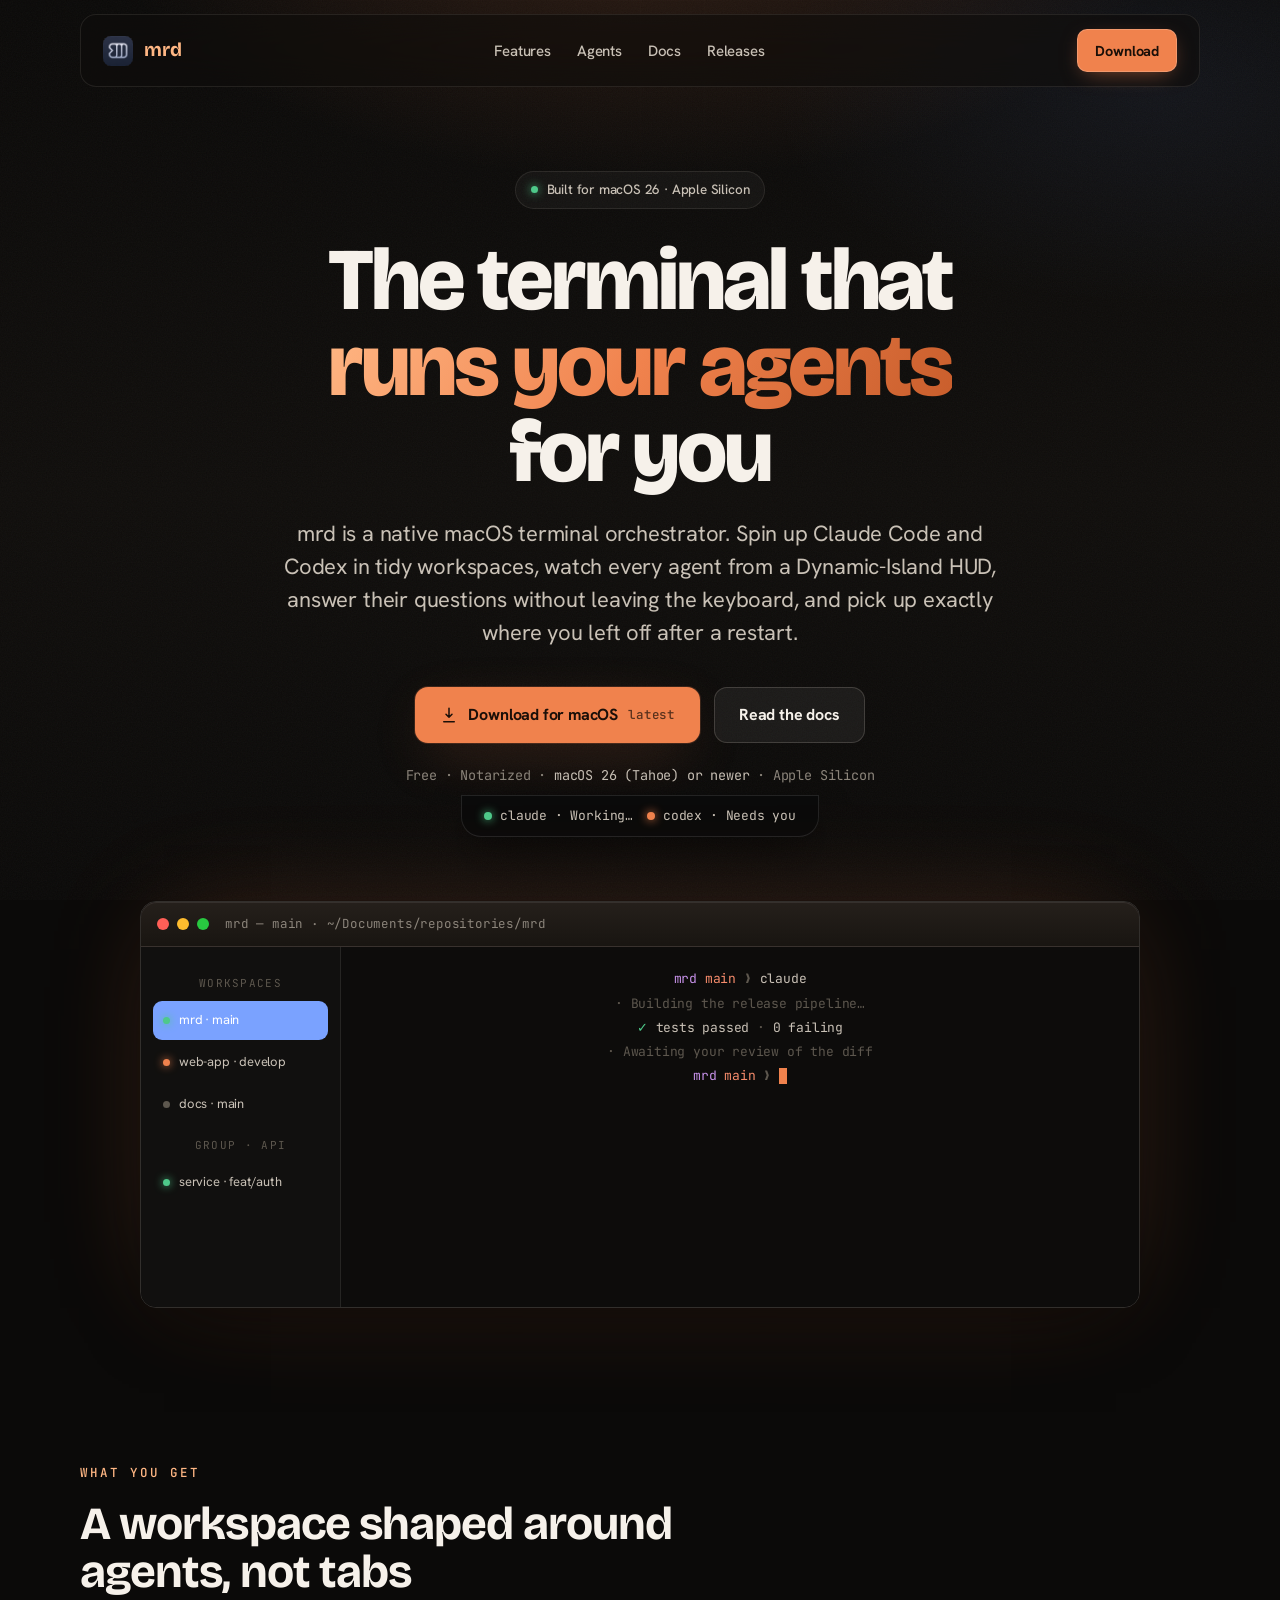
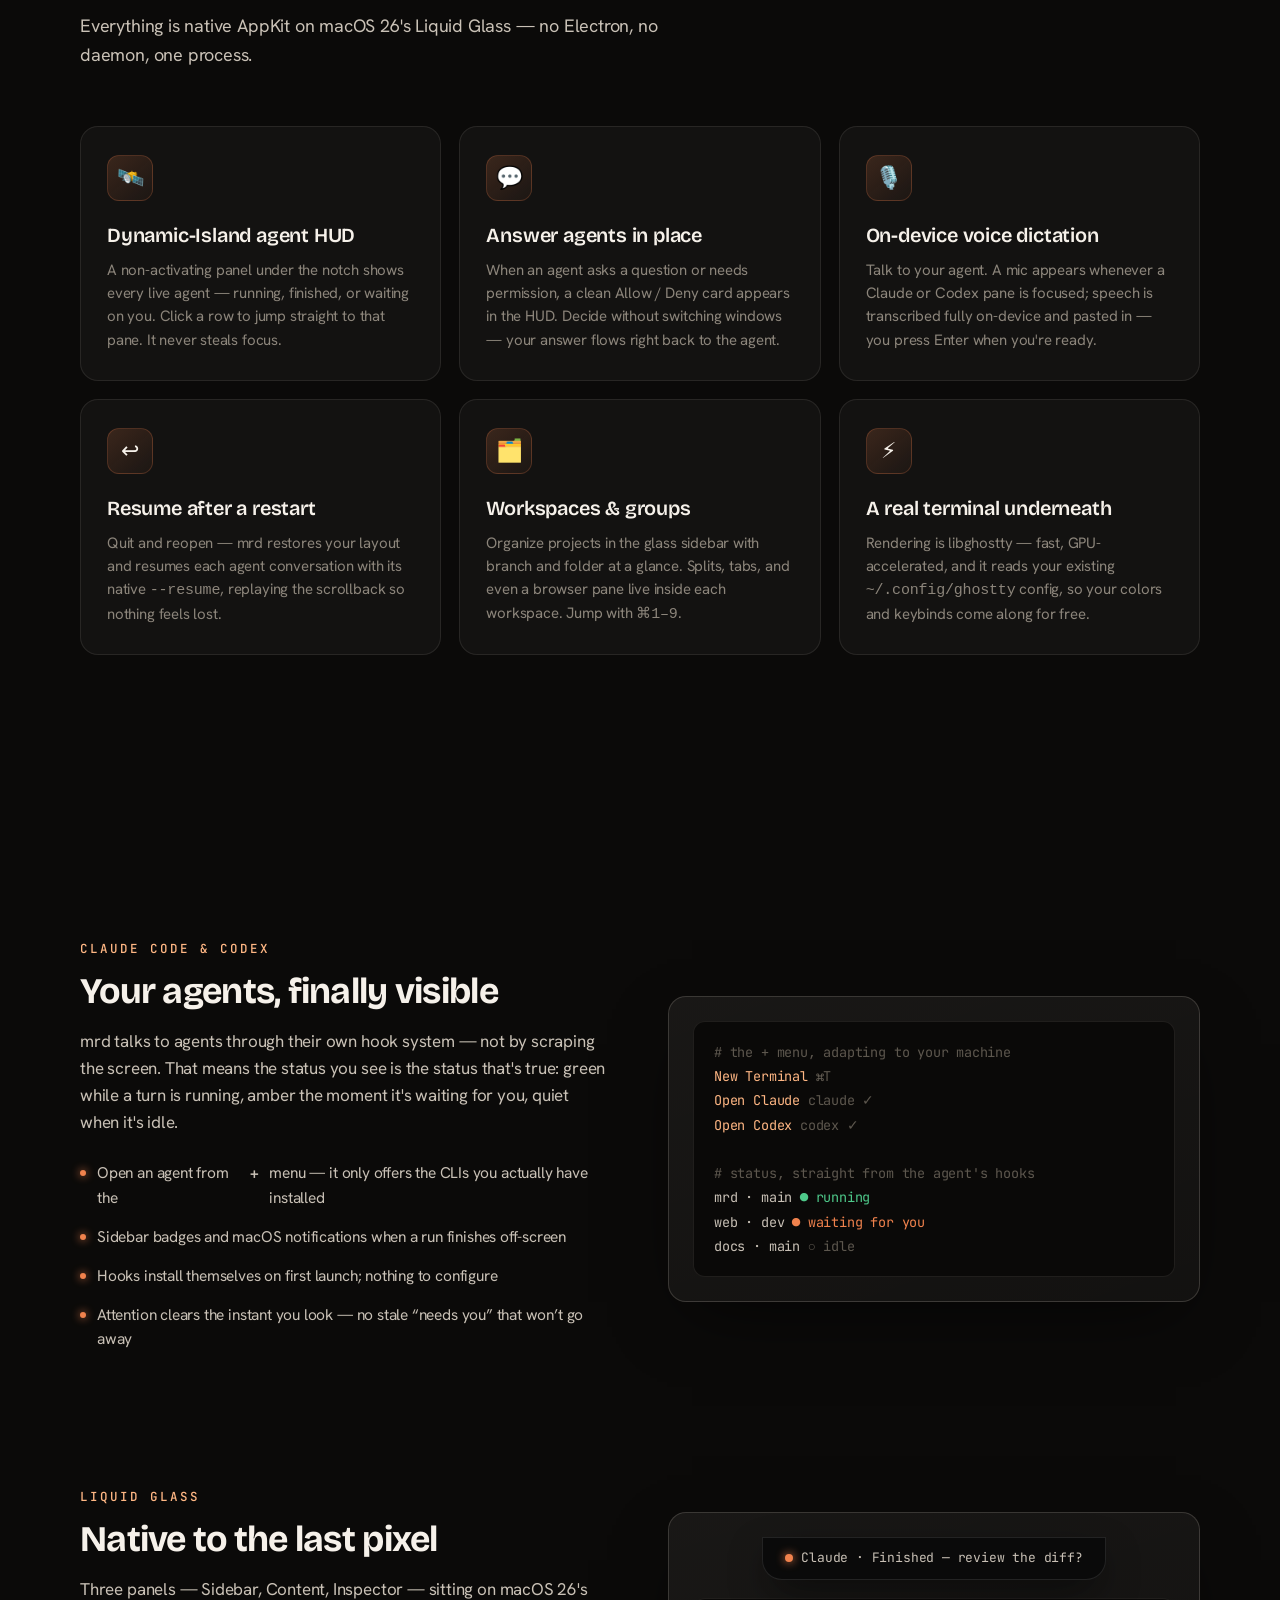
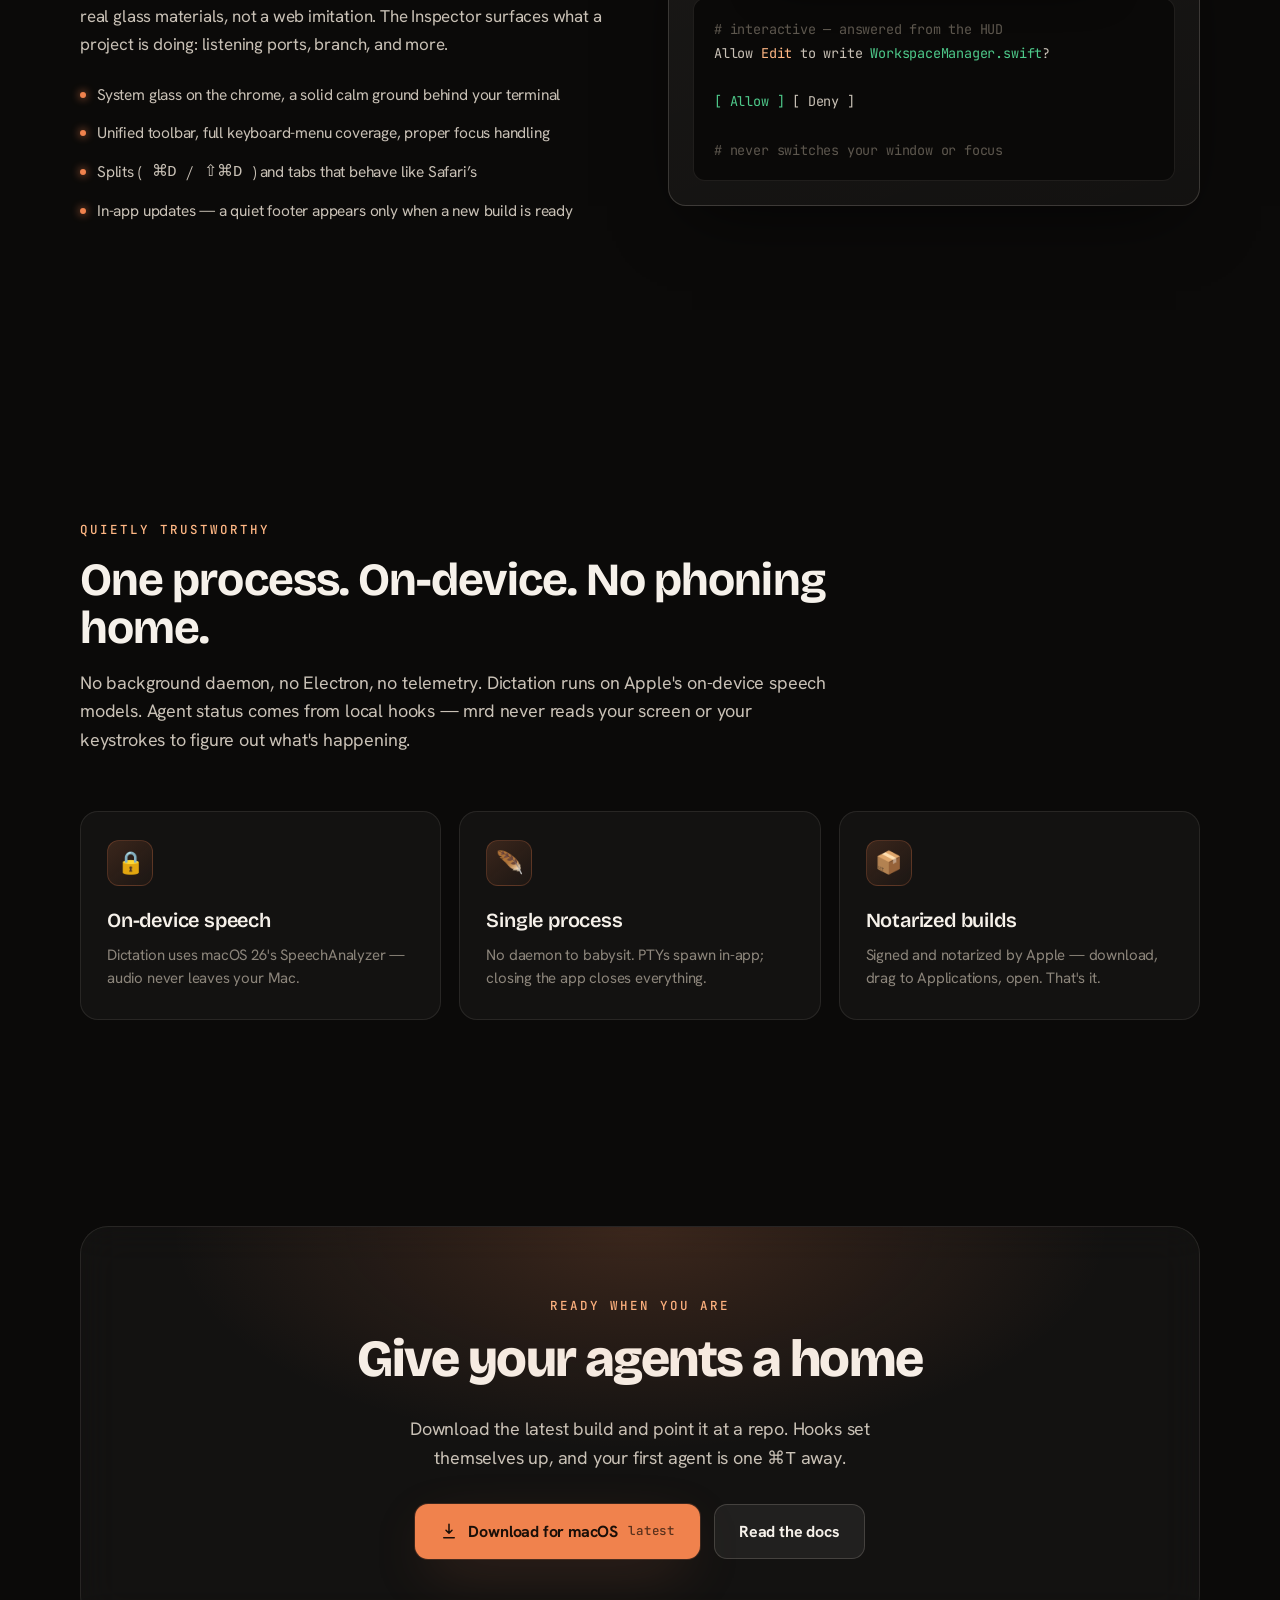
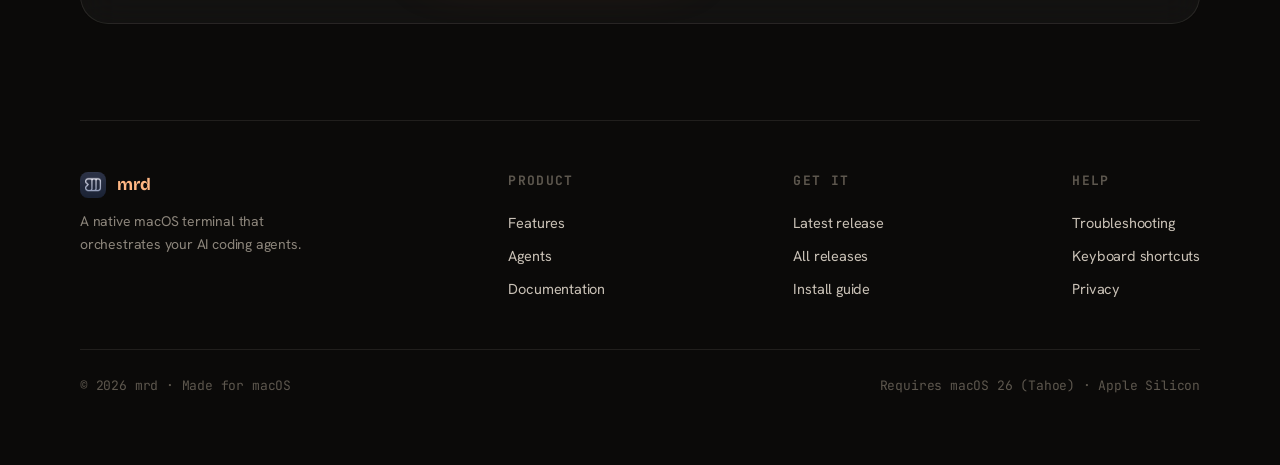
==== index.html @ 50b9b8df "Add mrd marketing site + full documentation Landing page (hero, features, agents, privacy) and a com" ====
<!DOCTYPE html>
<html lang="en">
<head>
<meta charset="UTF-8" />
<meta name="viewport" content="width=device-width, initial-scale=1.0" />
<title>mrd — a native macOS terminal that orchestrates your AI agents</title>
<meta name="description" content="mrd is a native macOS terminal built for AI coding agents. Three-panel workspace, a Dynamic-Island agent HUD, voice dictation, and session resume for Claude Code and Codex — all on Liquid Glass." />
<meta property="og:title" content="mrd — native macOS terminal for AI agents" />
<meta property="og:description" content="Three-panel workspace, Dynamic-Island agent HUD, voice dictation, and session resume for Claude Code and Codex." />
<meta property="og:type" content="website" />
<meta property="og:image" content="assets/icon-512.png" />
<link rel="icon" href="assets/favicon.png" />
<link rel="apple-touch-icon" href="assets/icon-256.png" />
<link rel="stylesheet" href="style.css" />
</head>
<body>
<div class="bg-atmos"></div>
<div class="bg-grid"></div>
<div class="bg-grain"></div>

<!-- NAV -->
<nav class="nav" id="nav">
  <a class="brand" href="/"><img src="assets/icon.png" alt="mrd" /><b>mrd</b></a>
  <div class="nav-links">
    <a href="#features">Features</a>
    <a href="#agents">Agents</a>
    <a href="docs.html">Docs</a>
    <a href="https://github.com/tlgync/mrd-releases/releases" target="_blank" rel="noopener">Releases</a>
  </div>
  <a class="nav-cta" id="navDownload" href="https://github.com/tlgync/mrd-releases/releases/latest">Download</a>
</nav>

<header class="hero wrap">
  <span class="badge reveal"><span class="dot"></span> Built for macOS 26 · Apple Silicon</span>
  <h1 class="reveal">The terminal that <span class="hl">runs your agents</span> for you</h1>
  <p class="lede reveal">mrd is a native macOS terminal orchestrator. Spin up Claude Code and Codex in tidy
  workspaces, watch every agent from a Dynamic-Island HUD, answer their questions without leaving
  the keyboard, and pick up exactly where you left off after a restart.</p>

  <div class="hero-cta reveal">
    <a class="btn btn-primary" id="heroDownload" href="https://github.com/tlgync/mrd-releases/releases/latest">
      <svg width="18" height="18" viewBox="0 0 24 24" fill="none"><path d="M12 3v12m0 0l-4-4m4 4l4-4M5 21h14" stroke="currentColor" stroke-width="2" stroke-linecap="round" stroke-linejoin="round"/></svg>
      Download for macOS
      <span class="sub" id="verLabel">latest</span>
    </a>
    <a class="btn btn-ghost" href="docs.html">Read the docs</a>
  </div>
  <p class="hero-meta reveal">Free · Notarized · <span id="metaSystem">macOS 26 (Tahoe) or newer</span> · Apple Silicon</p>

  <!-- Notch HUD demo -->
  <div class="notch-demo reveal" aria-hidden="true">
    <div class="notch">
      <span class="pill"><span class="s run"></span> claude · Working…</span>
      <span class="pill"><span class="s wait"></span> codex · Needs you</span>
    </div>
  </div>

  <!-- App window mock -->
  <div class="shot reveal" aria-hidden="true">
    <div class="shot-bar">
      <span class="traffic"><i class="r"></i><i class="y"></i><i class="g"></i></span>
      <span class="shot-title">mrd — main · ~/Documents/repositories/mrd</span>
    </div>
    <div class="shot-body">
      <aside class="mock-side">
        <div class="mock-group">Workspaces</div>
        <div class="mock-row active"><span class="s run"></span> mrd · main</div>
        <div class="mock-row"><span class="s wait"></span> web-app · develop</div>
        <div class="mock-row"><span class="s" style="background:var(--ink-faint)"></span> docs · main</div>
        <div class="mock-group">Group · API</div>
        <div class="mock-row"><span class="s run"></span> service · feat/auth</div>
      </aside>
      <div class="mock-term">
        <div><span class="p">mrd</span> <span class="b">main</span> <span class="muted">❯</span> claude</div>
        <div class="muted">· Building the release pipeline…</div>
        <div><span class="c">✓</span> tests passed <span class="muted">·</span> 0 failing</div>
        <div class="muted">· Awaiting your review of the diff</div>
        <div><span class="p">mrd</span> <span class="b">main</span> <span class="muted">❯</span> <span class="cursor"></span></div>
      </div>
    </div>
  </div>
</header>

<!-- FEATURES -->
<section class="section wrap" id="features">
  <div class="section-head reveal">
    <span class="eyebrow">What you get</span>
    <h2>A workspace shaped around agents, not tabs</h2>
    <p>Everything is native AppKit on macOS 26's Liquid Glass — no Electron, no daemon, one process.</p>
  </div>

  <div class="feat-grid" data-stagger>
    <div class="feat">
      <div class="ic">🛰️</div>
      <h3>Dynamic-Island agent HUD</h3>
      <p>A non-activating panel under the notch shows every live agent — running, finished, or waiting on you. Click a row to jump straight to that pane. It never steals focus.</p>
    </div>
    <div class="feat">
      <div class="ic">💬</div>
      <h3>Answer agents in place</h3>
      <p>When an agent asks a question or needs permission, a clean Allow / Deny card appears in the HUD. Decide without switching windows — your answer flows right back to the agent.</p>
    </div>
    <div class="feat">
      <div class="ic">🎙️</div>
      <h3>On-device voice dictation</h3>
      <p>Talk to your agent. A mic appears whenever a Claude or Codex pane is focused; speech is transcribed fully on-device and pasted in — you press Enter when you're ready.</p>
    </div>
    <div class="feat">
      <div class="ic">↩️</div>
      <h3>Resume after a restart</h3>
      <p>Quit and reopen — mrd restores your layout and resumes each agent conversation with its native <code>--resume</code>, replaying the scrollback so nothing feels lost.</p>
    </div>
    <div class="feat">
      <div class="ic">🗂️</div>
      <h3>Workspaces &amp; groups</h3>
      <p>Organize projects in the glass sidebar with branch and folder at a glance. Splits, tabs, and even a browser pane live inside each workspace. Jump with <kbd>⌘1–9</kbd>.</p>
    </div>
    <div class="feat">
      <div class="ic">⚡</div>
      <h3>A real terminal underneath</h3>
      <p>Rendering is libghostty — fast, GPU-accelerated, and it reads your existing <code>~/.config/ghostty</code> config, so your colors and keybinds come along for free.</p>
    </div>
  </div>
</section>

<!-- AGENTS HIGHLIGHT -->
<section class="section wrap" id="agents">
  <div class="highlight">
    <div class="hl-text reveal">
      <span class="eyebrow">Claude Code &amp; Codex</span>
      <h3>Your agents, finally visible</h3>
      <p>mrd talks to agents through their own hook system — not by scraping the screen. That means the status you see is the status that's true: green while a turn is running, amber the moment it's waiting for you, quiet when it's idle.</p>
      <ul>
        <li>Open an agent from the <strong>+</strong> menu — it only offers the CLIs you actually have installed</li>
        <li>Sidebar badges and macOS notifications when a run finishes off-screen</li>
        <li>Hooks install themselves on first launch; nothing to configure</li>
        <li>Attention clears the instant you look — no stale “needs you” that won’t go away</li>
      </ul>
    </div>
    <div class="hl-media reveal">
      <div class="hl-card">
        <div class="codeblock">
<span class="c1"># the + menu, adapting to your machine</span><br/>
<span class="ac">New Terminal</span>      <span class="c1">⌘T</span><br/>
<span class="ac">Open Claude</span>       <span class="c1">claude ✓</span><br/>
<span class="ac">Open Codex</span>        <span class="c1">codex ✓</span><br/>
<br/>
<span class="c1"># status, straight from the agent's hooks</span><br/>
mrd · main   <span class="ok">● running</span><br/>
web · dev    <span style="color:var(--accent)">● waiting for you</span><br/>
docs · main  <span class="c1">○ idle</span>
        </div>
      </div>
    </div>
  </div>

  <div class="highlight flip">
    <div class="hl-text reveal">
      <span class="eyebrow">Liquid Glass</span>
      <h3>Native to the last pixel</h3>
      <p>Three panels — Sidebar, Content, Inspector — sitting on macOS 26's real glass materials, not a web imitation. The Inspector surfaces what a project is doing: listening ports, branch, and more.</p>
      <ul>
        <li>System glass on the chrome, a solid calm ground behind your terminal</li>
        <li>Unified toolbar, full keyboard-menu coverage, proper focus handling</li>
        <li>Splits (<kbd>⌘D</kbd> / <kbd>⇧⌘D</kbd>) and tabs that behave like Safari’s</li>
        <li>In-app updates — a quiet footer appears only when a new build is ready</li>
      </ul>
    </div>
    <div class="hl-media reveal">
      <div class="hl-card" aria-hidden="true">
        <div class="notch-demo" style="margin:0 0 18px">
          <div class="notch">
            <span class="pill"><span class="s wait"></span> Claude · Finished — review the diff?</span>
          </div>
        </div>
        <div class="codeblock">
<span class="c1"># interactive — answered from the HUD</span><br/>
Allow <span class="ac">Edit</span> to write <span class="ok">WorkspaceManager.swift</span>?<br/>
<br/>
  <span class="ok">[ Allow ]</span>   [ Deny ]<br/>
<br/>
<span class="c1"># never switches your window or focus</span>
        </div>
      </div>
    </div>
  </div>
</section>

<!-- PRIVACY STRIP -->
<section class="section wrap">
  <div class="section-head reveal" style="max-width:760px">
    <span class="eyebrow">Quietly trustworthy</span>
    <h2>One process. On-device. No phoning home.</h2>
    <p>No background daemon, no Electron, no telemetry. Dictation runs on Apple's on-device
    speech models. Agent status comes from local hooks — mrd never reads your screen or your
    keystrokes to figure out what's happening.</p>
  </div>
  <div class="feat-grid" data-stagger>
    <div class="feat"><div class="ic">🔒</div><h3>On-device speech</h3><p>Dictation uses macOS 26's SpeechAnalyzer — audio never leaves your Mac.</p></div>
    <div class="feat"><div class="ic">🪶</div><h3>Single process</h3><p>No daemon to babysit. PTYs spawn in-app; closing the app closes everything.</p></div>
    <div class="feat"><div class="ic">📦</div><h3>Notarized builds</h3><p>Signed and notarized by Apple — download, drag to Applications, open. That's it.</p></div>
  </div>
</section>

<!-- CTA -->
<section class="cta-band wrap">
  <div class="glass reveal">
    <span class="eyebrow">Ready when you are</span>
    <h2>Give your agents a home</h2>
    <p>Download the latest build and point it at a repo. Hooks set themselves up, and your
    first agent is one <kbd>⌘T</kbd> away.</p>
    <div class="hero-cta">
      <a class="btn btn-primary" id="ctaDownload" href="https://github.com/tlgync/mrd-releases/releases/latest">
        <svg width="18" height="18" viewBox="0 0 24 24" fill="none"><path d="M12 3v12m0 0l-4-4m4 4l4-4M5 21h14" stroke="currentColor" stroke-width="2" stroke-linecap="round" stroke-linejoin="round"/></svg>
        Download for macOS <span class="sub" id="verLabel2">latest</span>
      </a>
      <a class="btn btn-ghost" href="docs.html">Read the docs</a>
    </div>
  </div>
</section>

<!-- FOOTER -->
<footer class="footer wrap">
  <div class="footer-grid">
    <div>
      <a class="brand" href="/"><img src="assets/icon.png" alt="mrd" style="width:26px;height:26px" /><b>mrd</b></a>
      <p class="footer-tag">A native macOS terminal that orchestrates your AI coding agents.</p>
    </div>
    <div class="footer-col">
      <h4>Product</h4>
      <a href="#features">Features</a>
      <a href="#agents">Agents</a>
      <a href="docs.html">Documentation</a>
    </div>
    <div class="footer-col">
      <h4>Get it</h4>
      <a href="https://github.com/tlgync/mrd-releases/releases/latest" target="_blank" rel="noopener">Latest release</a>
      <a href="https://github.com/tlgync/mrd-releases/releases" target="_blank" rel="noopener">All releases</a>
      <a href="docs.html#install">Install guide</a>
    </div>
    <div class="footer-col">
      <h4>Help</h4>
      <a href="docs.html#troubleshooting">Troubleshooting</a>
      <a href="docs.html#shortcuts">Keyboard shortcuts</a>
      <a href="docs.html#privacy">Privacy</a>
    </div>
  </div>
  <div class="footer-base">
    <span>© 2026 mrd · Made for macOS</span>
    <span>Requires macOS 26 (Tahoe) · Apple Silicon</span>
  </div>
</footer>

<script src="app.js"></script>
</body>
</html>
---- style.css ----
/* ============================================================================
   mrd — site styles
   Aesthetic: deep warm-charcoal, Liquid-Glass panels, terracotta/amber accent.
   Echoes the app: dark terminal ground, translucent glass chrome, Claude-warm.
   ========================================================================== */

@import url('https://fonts.googleapis.com/css2?family=Bricolage+Grotesque:opsz,wght@12..96,400;12..96,500;12..96,600;12..96,700;12..96,800&family=Hanken+Grotesk:wght@400;500;600;700&family=JetBrains+Mono:wght@400;500;600&display=swap');

:root {
  --bg:           #0b0a09;
  --bg-2:         #100e0c;
  --surface:      rgba(255, 247, 240, 0.035);
  --surface-2:    rgba(255, 247, 240, 0.06);
  --border:       rgba(255, 240, 230, 0.09);
  --border-2:     rgba(255, 240, 230, 0.16);
  --ink:          #f6f1ea;
  --ink-soft:     #c9c1b6;
  --ink-mute:     #8c857b;
  --ink-faint:    #5d574e;

  --accent:       #f0824d;   /* claude-warm terracotta */
  --accent-2:     #ffb784;
  --accent-deep:  #c85d2b;
  --cool:         #7aa2ff;   /* the blue selection dot */
  --green:        #4ec98a;

  --radius:       18px;
  --radius-sm:    12px;
  --maxw:         1120px;

  --shadow:       0 24px 70px -24px rgba(0,0,0,0.7);
  --glow:         0 0 0 1px rgba(240,130,77,0.18), 0 18px 60px -18px rgba(240,130,77,0.35);

  --font-display: 'Bricolage Grotesque', ui-sans-serif, sans-serif;
  --font-body:    'Hanken Grotesk', ui-sans-serif, system-ui, sans-serif;
  --font-mono:    'JetBrains Mono', ui-monospace, 'SF Mono', monospace;
}

* { box-sizing: border-box; margin: 0; padding: 0; }

html { scroll-behavior: smooth; scroll-padding-top: 90px; -webkit-text-size-adjust: 100%; }

body {
  font-family: var(--font-body);
  background: var(--bg);
  color: var(--ink);
  line-height: 1.6;
  font-size: 17px;
  letter-spacing: -0.011em;
  -webkit-font-smoothing: antialiased;
  text-rendering: optimizeLegibility;
  overflow-x: hidden;
}

/* Atmospheric background: warm glow + faint grid + grain ------------------- */
.bg-atmos {
  position: fixed; inset: 0; z-index: -2; pointer-events: none;
  background:
    radial-gradient(70% 50% at 50% -10%, rgba(240,130,77,0.16), transparent 60%),
    radial-gradient(50% 40% at 90% 10%, rgba(122,162,255,0.07), transparent 60%),
    linear-gradient(180deg, var(--bg) 0%, var(--bg-2) 55%, var(--bg) 100%);
}
.bg-grid {
  position: fixed; inset: 0; z-index: -2; pointer-events: none; opacity: 0.5;
  background-image:
    linear-gradient(to right, rgba(255,240,230,0.025) 1px, transparent 1px),
    linear-gradient(to bottom, rgba(255,240,230,0.025) 1px, transparent 1px);
  background-size: 64px 64px;
  -webkit-mask-image: radial-gradient(80% 60% at 50% 0%, #000 0%, transparent 75%);
          mask-image: radial-gradient(80% 60% at 50% 0%, #000 0%, transparent 75%);
}
.bg-grain {
  position: fixed; inset: 0; z-index: -1; pointer-events: none; opacity: 0.04;
  background-image: url("data:image/svg+xml,%3Csvg xmlns='http://www.w3.org/2000/svg' width='160' height='160'%3E%3Cfilter id='n'%3E%3CfeTurbulence type='fractalNoise' baseFrequency='0.8' numOctaves='3'/%3E%3C/filter%3E%3Crect width='100%25' height='100%25' filter='url(%23n)'/%3E%3C/svg%3E");
}

/* Layout helpers ----------------------------------------------------------- */
.wrap { max-width: var(--maxw); margin: 0 auto; padding: 0 28px; }
.eyebrow {
  font-family: var(--font-mono);
  font-size: 12.5px; font-weight: 500;
  letter-spacing: 0.16em; text-transform: uppercase;
  color: var(--accent-2);
}
.section { padding: 110px 0; position: relative; }
.section-head { max-width: 640px; margin-bottom: 56px; }
.section-head h2 {
  font-family: var(--font-display);
  font-size: clamp(30px, 4.4vw, 46px);
  font-weight: 700; line-height: 1.05; letter-spacing: -0.02em;
  margin: 14px 0 16px;
}
.section-head p { color: var(--ink-soft); font-size: 18px; }

a { color: var(--accent-2); text-decoration: none; }
a:hover { color: var(--accent); }

/* Glass primitive ---------------------------------------------------------- */
.glass {
  background: var(--surface);
  border: 1px solid var(--border);
  border-radius: var(--radius);
  backdrop-filter: blur(20px) saturate(1.3);
  -webkit-backdrop-filter: blur(20px) saturate(1.3);
}

/* Top navigation ----------------------------------------------------------- */
.nav {
  position: sticky; top: 0; z-index: 50;
  display: flex; align-items: center; justify-content: space-between;
  gap: 18px;
  padding: 14px 22px; margin: 14px auto; max-width: var(--maxw);
  width: calc(100% - 32px);
  border-radius: 16px;
  background: rgba(16,14,12,0.62);
  border: 1px solid var(--border);
  backdrop-filter: blur(18px) saturate(1.4);
  -webkit-backdrop-filter: blur(18px) saturate(1.4);
}
.nav.scrolled { box-shadow: var(--shadow); }
.brand { display: flex; align-items: center; gap: 11px; font-weight: 700; }
.brand img { width: 30px; height: 30px; border-radius: 8px; }
.brand b { font-family: var(--font-display); font-size: 19px; letter-spacing: -0.01em; }
.nav-links { display: flex; align-items: center; gap: 26px; }
.nav-links a { color: var(--ink-soft); font-size: 15px; font-weight: 500; }
.nav-links a:hover { color: var(--ink); }
.nav-cta {
  font-family: var(--font-body);
  background: var(--accent); color: #1a0f08 !important;
  padding: 9px 17px; border-radius: 10px; font-weight: 700; font-size: 14.5px;
  border: 1px solid rgba(255,255,255,0.18);
  box-shadow: 0 6px 22px -8px rgba(240,130,77,0.6);
}
.nav-cta:hover { background: var(--accent-2); color: #1a0f08 !important; }
.nav-burger { display: none; background: none; border: 0; color: var(--ink); cursor: pointer; }

/* Buttons ------------------------------------------------------------------ */
.btn {
  display: inline-flex; align-items: center; gap: 10px;
  font-family: var(--font-body); font-weight: 700; font-size: 16px;
  padding: 14px 24px; border-radius: 13px; cursor: pointer;
  border: 1px solid transparent; transition: transform .15s ease, box-shadow .2s ease, background .2s ease;
}
.btn:hover { transform: translateY(-2px); }
.btn-primary { background: var(--accent); color: #1a0f08; box-shadow: var(--glow); }
.btn-primary:hover { background: var(--accent-2); color: #1a0f08; }
.btn-ghost { background: var(--surface-2); color: var(--ink); border-color: var(--border-2); }
.btn-ghost:hover { background: rgba(255,247,240,0.1); color: var(--ink); }
.btn .sub { font-weight: 500; font-size: 12.5px; opacity: 0.7; font-family: var(--font-mono); }

/* Hero --------------------------------------------------------------------- */
.hero { position: relative; padding: 70px 0 40px; text-align: center; }
.hero .badge {
  display: inline-flex; align-items: center; gap: 9px;
  padding: 7px 15px; border-radius: 999px; margin-bottom: 28px;
  background: var(--surface); border: 1px solid var(--border);
  font-size: 13.5px; color: var(--ink-soft); font-weight: 500;
}
.hero .badge .dot { width: 7px; height: 7px; border-radius: 50%; background: var(--green); box-shadow: 0 0 10px var(--green); }
.hero h1 {
  font-family: var(--font-display);
  font-size: clamp(44px, 8vw, 88px);
  font-weight: 800; line-height: 0.98; letter-spacing: -0.035em;
  margin: 0 auto 22px; max-width: 14ch;
}
.hero h1 .hl {
  background: linear-gradient(120deg, var(--accent-2), var(--accent) 50%, var(--accent-deep));
  -webkit-background-clip: text; background-clip: text; -webkit-text-fill-color: transparent;
}
.hero .lede {
  font-size: clamp(18px, 2.4vw, 22px); color: var(--ink-soft);
  max-width: 60ch; margin: 0 auto 38px; line-height: 1.5;
}
.hero-cta { display: flex; gap: 14px; justify-content: center; flex-wrap: wrap; }
.hero-meta { margin-top: 22px; font-size: 13.5px; color: var(--ink-mute); font-family: var(--font-mono); }
.hero-meta span { color: var(--ink-soft); }

/* App window mockup --------------------------------------------------------- */
.shot {
  margin: 64px auto 0; max-width: 1000px; position: relative;
  border-radius: 16px; overflow: hidden;
  border: 1px solid var(--border-2);
  box-shadow: var(--shadow), 0 0 120px -30px rgba(240,130,77,0.3);
}
.shot::after { content: ''; position: absolute; inset: 0; border-radius: 16px; box-shadow: inset 0 1px 0 rgba(255,255,255,0.08); pointer-events: none; }
.shot-bar {
  display: flex; align-items: center; gap: 16px; padding: 12px 16px;
  background: linear-gradient(180deg, rgba(40,34,30,0.9), rgba(26,22,19,0.9));
  border-bottom: 1px solid var(--border);
}
.traffic { display: flex; gap: 8px; }
.traffic i { width: 12px; height: 12px; border-radius: 50%; display: block; }
.traffic .r { background: #ff5f57; } .traffic .y { background: #febc2e; } .traffic .g { background: #28c840; }
.shot-title { font-family: var(--font-mono); font-size: 12.5px; color: var(--ink-mute); }
.shot-body { display: grid; grid-template-columns: 200px 1fr; min-height: 360px; background: #0d0c0b; }
.mock-side { border-right: 1px solid var(--border); padding: 14px 12px; background: rgba(255,247,240,0.015); }
.mock-group { font-size: 11px; color: var(--ink-faint); text-transform: uppercase; letter-spacing: 0.12em; margin: 14px 6px 8px; font-family: var(--font-mono); }
.mock-row { display: flex; align-items: center; gap: 9px; padding: 9px 10px; border-radius: 9px; font-size: 13px; color: var(--ink-soft); margin-bottom: 3px; }
.mock-row.active { background: var(--cool); color: #fff; }
.mock-row .s { width: 7px; height: 7px; border-radius: 50%; flex: none; }
.mock-row .s.run { background: var(--green); box-shadow: 0 0 8px var(--green); }
.mock-row .s.wait { background: var(--accent); box-shadow: 0 0 8px var(--accent); }
.mock-term { padding: 20px 22px; font-family: var(--font-mono); font-size: 13px; line-height: 1.85; color: var(--ink-soft); }
.mock-term .p { color: #c792ea; } .mock-term .b { color: #f78c6c; } .mock-term .c { color: var(--green); }
.mock-term .muted { color: var(--ink-faint); }
.cursor { display: inline-block; width: 8px; height: 16px; background: var(--accent); vertical-align: text-bottom; animation: blink 1.1s steps(1) infinite; }
@keyframes blink { 50% { opacity: 0; } }

/* Notch HUD mock ----------------------------------------------------------- */
.notch-demo { display: flex; justify-content: center; margin: 8px 0 4px; }
.notch {
  display: inline-flex; align-items: center; gap: 14px;
  background: #0a0a0a; border: 1px solid rgba(255,255,255,0.1);
  border-radius: 0 0 20px 20px; padding: 10px 22px;
  box-shadow: 0 14px 40px -10px rgba(0,0,0,0.8);
}
.notch .pill { display: flex; align-items: center; gap: 8px; font-size: 13px; color: var(--ink-soft); font-family: var(--font-mono); }
.notch .s { width: 8px; height: 8px; border-radius: 50%; }
.notch .s.run { background: var(--green); box-shadow: 0 0 10px var(--green); animation: pulse 1.6s ease infinite; }
.notch .s.wait { background: var(--accent); box-shadow: 0 0 10px var(--accent); }
@keyframes pulse { 50% { opacity: 0.4; } }

/* Feature grid ------------------------------------------------------------- */
.feat-grid { display: grid; grid-template-columns: repeat(3, 1fr); gap: 18px; }
.feat {
  padding: 28px 26px; border-radius: var(--radius);
  background: var(--surface); border: 1px solid var(--border);
  transition: transform .2s ease, border-color .2s ease, background .2s ease;
}
.feat:hover { transform: translateY(-4px); border-color: var(--border-2); background: var(--surface-2); }
.feat .ic {
  width: 46px; height: 46px; border-radius: 12px; display: grid; place-items: center;
  margin-bottom: 18px; font-size: 22px;
  background: linear-gradient(140deg, rgba(240,130,77,0.18), rgba(240,130,77,0.04));
  border: 1px solid rgba(240,130,77,0.22);
}
.feat h3 { font-family: var(--font-display); font-size: 20px; font-weight: 600; margin-bottom: 8px; letter-spacing: -0.01em; }
.feat p { color: var(--ink-mute); font-size: 15px; line-height: 1.55; }
.feat.span2 { grid-column: span 2; }

/* Split highlight rows ----------------------------------------------------- */
.highlight { display: grid; grid-template-columns: 1fr 1fr; gap: 56px; align-items: center; padding: 64px 0; }
.highlight.flip .hl-media { order: 2; }
.hl-text .eyebrow { margin-bottom: 14px; display: block; }
.hl-text h3 { font-family: var(--font-display); font-size: clamp(26px,3.4vw,36px); font-weight: 700; letter-spacing: -0.02em; line-height: 1.08; margin-bottom: 16px; }
.hl-text p { color: var(--ink-soft); font-size: 17px; margin-bottom: 14px; }
.hl-text ul { list-style: none; margin-top: 18px; }
.hl-text li { display: flex; gap: 11px; align-items: flex-start; padding: 7px 0; color: var(--ink-soft); font-size: 15.5px; }
.hl-text li::before { content: ''; width: 6px; height: 6px; border-radius: 50%; background: var(--accent); margin-top: 9px; flex: none; box-shadow: 0 0 8px var(--accent); }
.hl-media { position: relative; }
.hl-card { padding: 24px; border-radius: var(--radius); border: 1px solid var(--border-2); background: linear-gradient(160deg, var(--surface-2), var(--surface)); box-shadow: var(--shadow); }

/* Code / terminal block ---------------------------------------------------- */
.codeblock {
  font-family: var(--font-mono); font-size: 13.5px; line-height: 1.8;
  background: #0a0908; border: 1px solid var(--border); border-radius: var(--radius-sm);
  padding: 18px 20px; color: var(--ink-soft); overflow-x: auto;
}
.codeblock .c1 { color: var(--ink-faint); } /* comment */
.codeblock .ok { color: var(--green); }
.codeblock .ac { color: var(--accent-2); }

/* CTA band ----------------------------------------------------------------- */
.cta-band { text-align: center; padding: 96px 0; }
.cta-band .glass { padding: 64px 40px; border-radius: 28px; position: relative; overflow: hidden; }
.cta-band .glass::before {
  content: ''; position: absolute; inset: 0; pointer-events: none;
  background: radial-gradient(60% 80% at 50% 0%, rgba(240,130,77,0.18), transparent 70%);
}
.cta-band h2 { font-family: var(--font-display); font-size: clamp(32px,5vw,52px); font-weight: 800; letter-spacing: -0.03em; margin-bottom: 14px; }
.cta-band p { color: var(--ink-soft); font-size: 18px; max-width: 50ch; margin: 0 auto 30px; }

/* Footer ------------------------------------------------------------------- */
.footer { border-top: 1px solid var(--border); padding: 50px 0 70px; }
.footer-grid { display: flex; justify-content: space-between; flex-wrap: wrap; gap: 32px; }
.footer .brand b { font-size: 17px; }
.footer-tag { color: var(--ink-mute); font-size: 14px; margin-top: 12px; max-width: 30ch; }
.footer-col h4 { font-size: 13px; text-transform: uppercase; letter-spacing: 0.1em; color: var(--ink-faint); margin-bottom: 14px; font-family: var(--font-mono); }
.footer-col a { display: block; color: var(--ink-soft); font-size: 14.5px; padding: 5px 0; }
.footer-col a:hover { color: var(--accent-2); }
.footer-base { margin-top: 44px; padding-top: 26px; border-top: 1px solid var(--border); display: flex; justify-content: space-between; flex-wrap: wrap; gap: 12px; color: var(--ink-faint); font-size: 13px; font-family: var(--font-mono); }

/* ============================ DOCS PAGE ================================== */
.docs-shell { display: grid; grid-template-columns: 264px 1fr; gap: 48px; max-width: var(--maxw); margin: 0 auto; padding: 40px 28px 120px; }
.docs-nav { position: sticky; top: 100px; align-self: start; max-height: calc(100vh - 130px); overflow-y: auto; padding-right: 8px; }
.docs-nav::-webkit-scrollbar { width: 6px; }
.docs-nav::-webkit-scrollbar-thumb { background: var(--border-2); border-radius: 3px; }
.docs-nav .group { font-family: var(--font-mono); font-size: 11px; text-transform: uppercase; letter-spacing: 0.13em; color: var(--ink-faint); margin: 22px 0 10px; }
.docs-nav .group:first-child { margin-top: 0; }
.docs-nav a { display: block; color: var(--ink-mute); font-size: 14.5px; padding: 6px 12px; border-radius: 8px; border-left: 2px solid transparent; }
.docs-nav a:hover { color: var(--ink); background: var(--surface); }
.docs-nav a.active { color: var(--accent-2); border-left-color: var(--accent); background: var(--surface); }

.docs-main { min-width: 0; max-width: 760px; }
.docs-main h1 { font-family: var(--font-display); font-size: clamp(34px,5vw,48px); font-weight: 800; letter-spacing: -0.03em; line-height: 1.04; margin-bottom: 14px; }
.docs-main .doc-lede { font-size: 19px; color: var(--ink-soft); margin-bottom: 40px; }
.docs-main section { scroll-margin-top: 100px; padding: 30px 0; border-top: 1px solid var(--border); }
.docs-main section:first-of-type { border-top: 0; }
.docs-main h2 { font-family: var(--font-display); font-size: 28px; font-weight: 700; letter-spacing: -0.02em; margin-bottom: 8px; display: flex; align-items: center; gap: 10px; }
.docs-main h2 .num { font-family: var(--font-mono); font-size: 14px; color: var(--accent); font-weight: 500; }
.docs-main h3 { font-family: var(--font-display); font-size: 19px; font-weight: 600; margin: 26px 0 8px; }
.docs-main p { color: var(--ink-soft); margin: 12px 0; }
.docs-main ul, .docs-main ol { margin: 12px 0 12px 4px; padding-left: 22px; color: var(--ink-soft); }
.docs-main li { margin: 7px 0; }
.docs-main strong { color: var(--ink); font-weight: 600; }
.docs-main code:not(pre code) {
  font-family: var(--font-mono); font-size: 0.86em; color: var(--accent-2);
  background: rgba(240,130,77,0.1); border: 1px solid rgba(240,130,77,0.16);
  padding: 1px 6px; border-radius: 6px; white-space: nowrap;
}
.docs-main kbd {
  font-family: var(--font-mono); font-size: 0.82em; color: var(--ink);
  background: var(--surface-2); border: 1px solid var(--border-2);
  border-bottom-width: 2px; padding: 2px 7px; border-radius: 6px; white-space: nowrap;
}
.callout { display: flex; gap: 14px; padding: 16px 18px; border-radius: var(--radius-sm); margin: 18px 0; background: var(--surface); border: 1px solid var(--border); border-left: 3px solid var(--accent); }
.callout .ci { font-size: 18px; flex: none; }
.callout.note { border-left-color: var(--cool); }
.callout.warn { border-left-color: #febc2e; }
.callout p { margin: 0; font-size: 15px; color: var(--ink-soft); }
.callout strong { color: var(--ink); }

table.doc { width: 100%; border-collapse: collapse; margin: 18px 0; font-size: 14.5px; }
table.doc th, table.doc td { text-align: left; padding: 11px 14px; border-bottom: 1px solid var(--border); vertical-align: top; }
table.doc th { font-family: var(--font-mono); font-size: 12px; text-transform: uppercase; letter-spacing: 0.06em; color: var(--ink-mute); font-weight: 600; }
table.doc td { color: var(--ink-soft); }
table.doc td code { font-family: var(--font-mono); font-size: 13px; color: var(--accent-2); white-space: nowrap; }
table.doc tr:hover td { background: var(--surface); }

pre.code { font-family: var(--font-mono); font-size: 13.5px; line-height: 1.75; background: #0a0908; border: 1px solid var(--border); border-radius: var(--radius-sm); padding: 16px 18px; overflow-x: auto; margin: 16px 0; color: var(--ink-soft); }
pre.code .c1 { color: var(--ink-faint); }
pre.code .ac { color: var(--accent-2); }

.kbd-grid { display: grid; grid-template-columns: repeat(auto-fill, minmax(220px,1fr)); gap: 10px; margin: 18px 0; }
.kbd-grid .kc { display: flex; justify-content: space-between; align-items: center; gap: 12px; padding: 11px 14px; border-radius: 10px; background: var(--surface); border: 1px solid var(--border); }
.kbd-grid .kc span { font-size: 14px; color: var(--ink-soft); }

.docs-back { display: inline-flex; align-items: center; gap: 8px; font-family: var(--font-mono); font-size: 13px; color: var(--ink-mute); margin-bottom: 24px; }
.docs-back:hover { color: var(--accent-2); }

/* Reveal animation --------------------------------------------------------- */
.reveal { opacity: 0; transform: translateY(22px); transition: opacity .7s cubic-bezier(.2,.7,.3,1), transform .7s cubic-bezier(.2,.7,.3,1); }
.reveal.in { opacity: 1; transform: none; }
[data-stagger] > * { opacity: 0; transform: translateY(20px); transition: opacity .6s ease, transform .6s ease; }
[data-stagger].in > * { opacity: 1; transform: none; }
[data-stagger].in > *:nth-child(1){transition-delay:.05s}
[data-stagger].in > *:nth-child(2){transition-delay:.12s}
[data-stagger].in > *:nth-child(3){transition-delay:.19s}
[data-stagger].in > *:nth-child(4){transition-delay:.26s}
[data-stagger].in > *:nth-child(5){transition-delay:.33s}
[data-stagger].in > *:nth-child(6){transition-delay:.40s}

@media (prefers-reduced-motion: reduce) {
  * { animation: none !important; transition: none !important; }
  .reveal, [data-stagger] > * { opacity: 1; transform: none; }
}

/* Responsive --------------------------------------------------------------- */
@media (max-width: 920px) {
  .feat-grid { grid-template-columns: repeat(2, 1fr); }
  .feat.span2 { grid-column: span 2; }
  .highlight, .highlight.flip { grid-template-columns: 1fr; gap: 28px; }
  .highlight.flip .hl-media { order: 0; }
  .docs-shell { grid-template-columns: 1fr; }
  .docs-nav { position: static; max-height: none; border-bottom: 1px solid var(--border); padding-bottom: 18px; margin-bottom: 18px; }
}
@media (max-width: 640px) {
  body { font-size: 16px; }
  .section { padding: 76px 0; }
  .nav-links { display: none; }
  .nav-burger { display: block; }
  .feat-grid { grid-template-columns: 1fr; }
  .feat.span2 { grid-column: span 1; }
  .shot-body { grid-template-columns: 1fr; }
  .mock-side { display: none; }
  .footer-grid { flex-direction: column; }
}
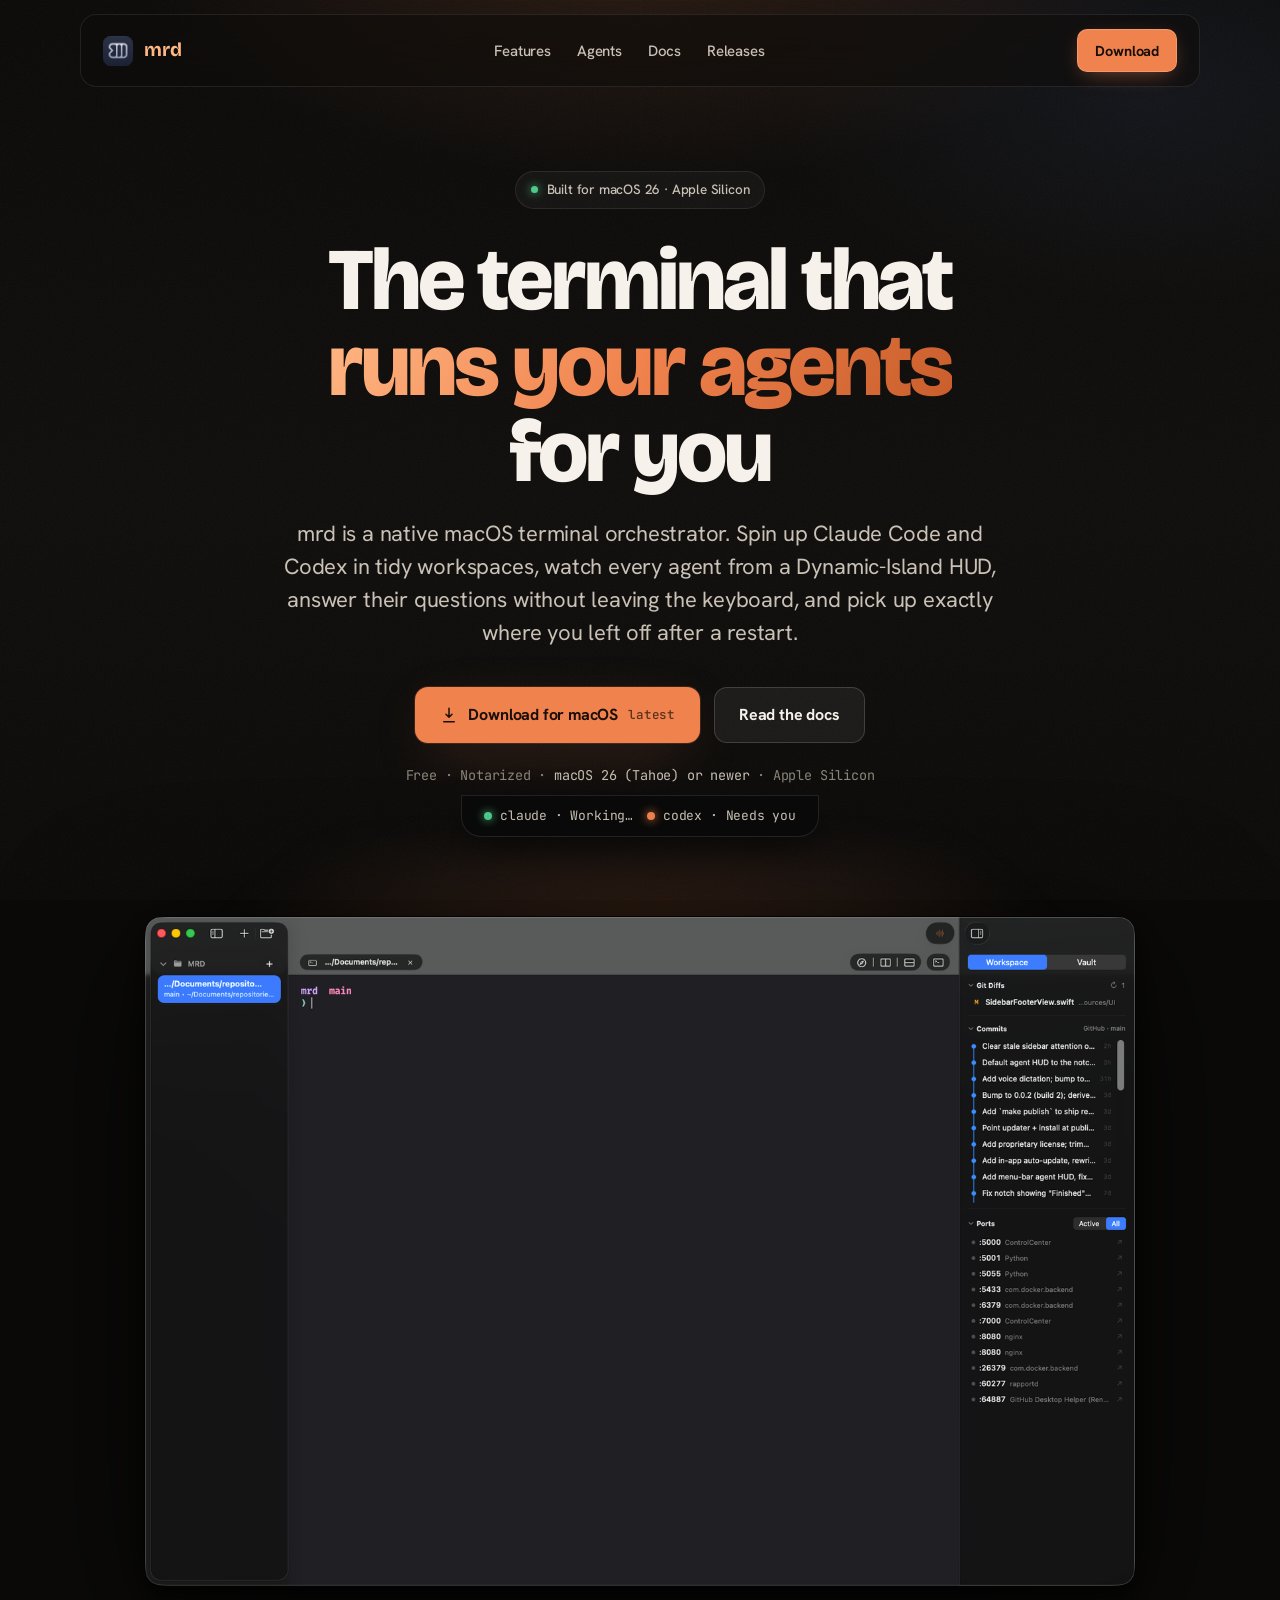
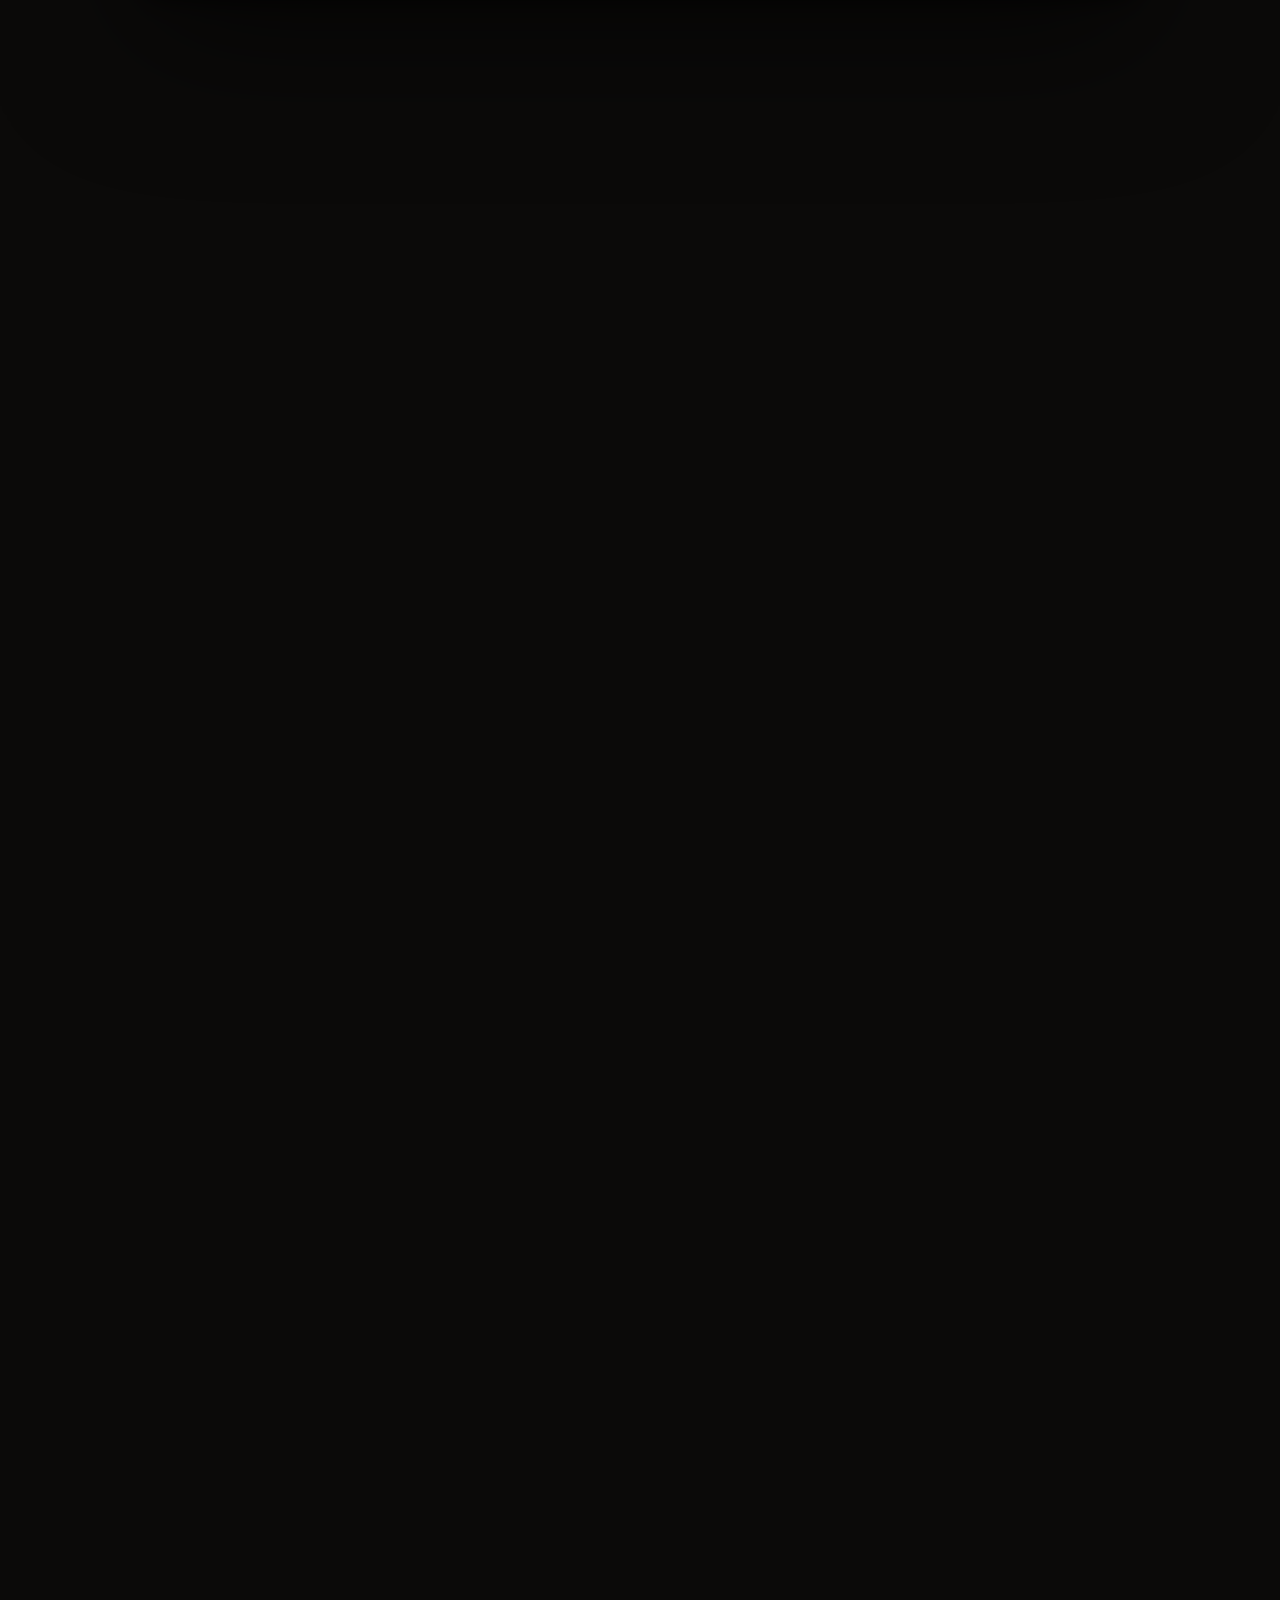
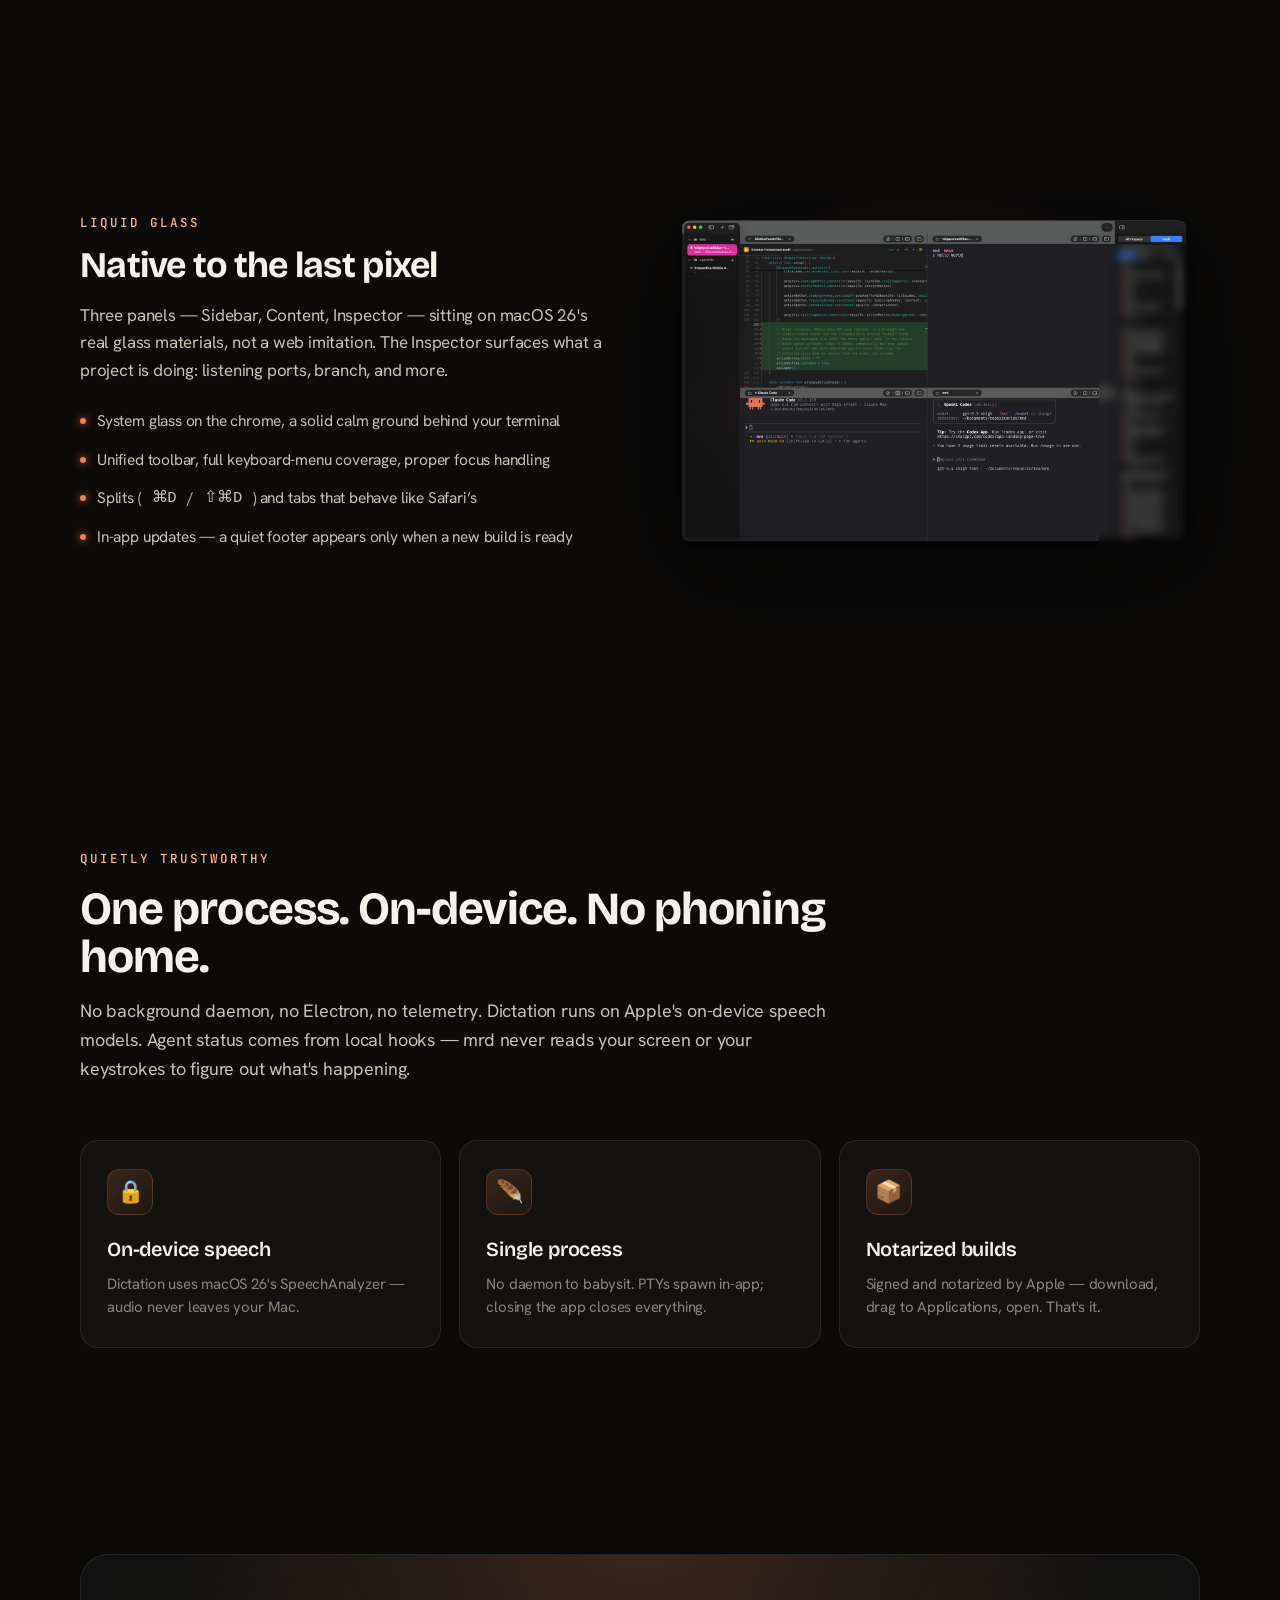
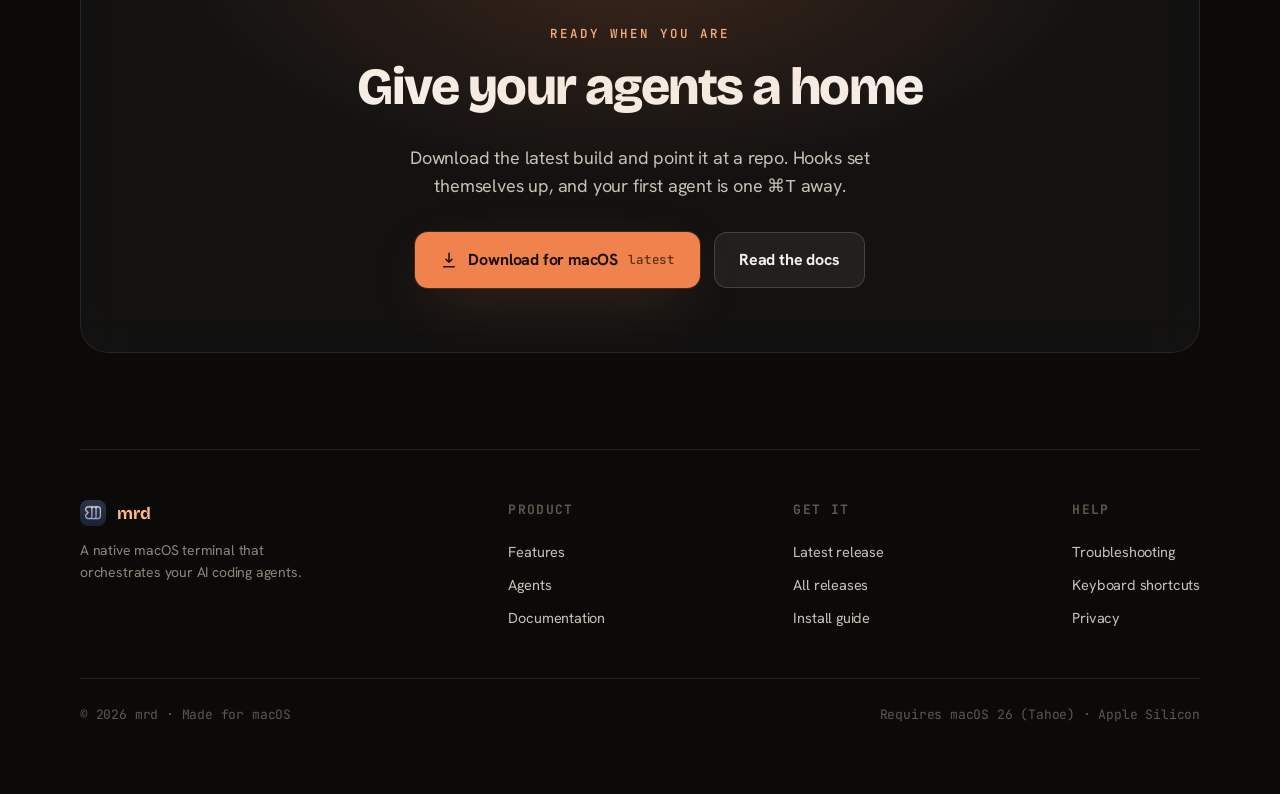
==== commit bfc39676: "Use real app screenshots; frost private Vault session titles Replace the CSS hero mock with a real c" ====
--- a/index.html
+++ b/index.html
@@ -55,29 +55,10 @@
     </div>
   </div>
 
-  <!-- App window mock -->
-  <div class="shot reveal" aria-hidden="true">
-    <div class="shot-bar">
-      <span class="traffic"><i class="r"></i><i class="y"></i><i class="g"></i></span>
-      <span class="shot-title">mrd — main · ~/Documents/repositories/mrd</span>
-    </div>
-    <div class="shot-body">
-      <aside class="mock-side">
-        <div class="mock-group">Workspaces</div>
-        <div class="mock-row active"><span class="s run"></span> mrd · main</div>
-        <div class="mock-row"><span class="s wait"></span> web-app · develop</div>
-        <div class="mock-row"><span class="s" style="background:var(--ink-faint)"></span> docs · main</div>
-        <div class="mock-group">Group · API</div>
-        <div class="mock-row"><span class="s run"></span> service · feat/auth</div>
-      </aside>
-      <div class="mock-term">
-        <div><span class="p">mrd</span> <span class="b">main</span> <span class="muted">❯</span> claude</div>
-        <div class="muted">· Building the release pipeline…</div>
-        <div><span class="c">✓</span> tests passed <span class="muted">·</span> 0 failing</div>
-        <div class="muted">· Awaiting your review of the diff</div>
-        <div><span class="p">mrd</span> <span class="b">main</span> <span class="muted">❯</span> <span class="cursor"></span></div>
-      </div>
-    </div>
+  <!-- Real app screenshot -->
+  <div class="appshot reveal">
+    <img src="assets/shots/shot-hero.png" width="1600" height="1115"
+         alt="mrd showing a terminal workspace with the Inspector open — git diffs, commit history, and listening ports" />
   </div>
 </header>
 
@@ -137,20 +118,9 @@
         <li>Attention clears the instant you look — no stale “needs you” that won’t go away</li>
       </ul>
     </div>
-    <div class="hl-media reveal">
-      <div class="hl-card">
-        <div class="codeblock">
-<span class="c1"># the + menu, adapting to your machine</span><br/>
-<span class="ac">New Terminal</span>      <span class="c1">⌘T</span><br/>
-<span class="ac">Open Claude</span>       <span class="c1">claude ✓</span><br/>
-<span class="ac">Open Codex</span>        <span class="c1">codex ✓</span><br/>
-<br/>
-<span class="c1"># status, straight from the agent's hooks</span><br/>
-mrd · main   <span class="ok">● running</span><br/>
-web · dev    <span style="color:var(--accent)">● waiting for you</span><br/>
-docs · main  <span class="c1">○ idle</span>
-        </div>
-      </div>
+    <div class="hl-media hl-shot reveal">
+      <img src="assets/shots/shot-menu.png" width="1600" height="1115"
+           alt="The + menu open in mrd, offering New Terminal, Open Claude, and Open Codex" />
     </div>
   </div>
 
@@ -166,22 +136,9 @@
         <li>In-app updates — a quiet footer appears only when a new build is ready</li>
       </ul>
     </div>
-    <div class="hl-media reveal">
-      <div class="hl-card" aria-hidden="true">
-        <div class="notch-demo" style="margin:0 0 18px">
-          <div class="notch">
-            <span class="pill"><span class="s wait"></span> Claude · Finished — review the diff?</span>
-          </div>
-        </div>
-        <div class="codeblock">
-<span class="c1"># interactive — answered from the HUD</span><br/>
-Allow <span class="ac">Edit</span> to write <span class="ok">WorkspaceManager.swift</span>?<br/>
-<br/>
-  <span class="ok">[ Allow ]</span>   [ Deny ]<br/>
-<br/>
-<span class="c1"># never switches your window or focus</span>
-        </div>
-      </div>
+    <div class="hl-media hl-shot reveal">
+      <img src="assets/shots/shot-agents.png" width="1700" height="1114"
+           alt="mrd in a 2×2 split — a Swift diff, a terminal, Claude Code and Codex running side by side, with the session Vault on the right" />
     </div>
   </div>
 </section>
--- a/style.css
+++ b/style.css
@@ -206,6 +206,28 @@
 .cursor { display: inline-block; width: 8px; height: 16px; background: var(--accent); vertical-align: text-bottom; animation: blink 1.1s steps(1) infinite; }
 @keyframes blink { 50% { opacity: 0; } }
 
+/* Real app screenshots ----------------------------------------------------- */
+.appshot { margin: 56px auto 0; max-width: 1060px; position: relative; }
+.appshot::before {
+  content: ''; position: absolute; inset: -6% -4% 0; z-index: -1; pointer-events: none;
+  background: radial-gradient(60% 60% at 50% 30%, rgba(240,130,77,0.28), transparent 70%);
+  filter: blur(20px);
+}
+.appshot img {
+  width: 100%; height: auto; display: block;
+  filter: drop-shadow(0 34px 72px rgba(0,0,0,0.62));
+}
+.hl-shot img {
+  width: 100%; height: auto; display: block; border-radius: 12px;
+  filter: drop-shadow(0 22px 48px rgba(0,0,0,0.55));
+}
+.hl-shot { position: relative; }
+.hl-shot::before {
+  content: ''; position: absolute; inset: -8%; z-index: -1; pointer-events: none;
+  background: radial-gradient(55% 55% at 50% 40%, rgba(240,130,77,0.18), transparent 72%);
+  filter: blur(16px);
+}
+
 /* Notch HUD mock ----------------------------------------------------------- */
 .notch-demo { display: flex; justify-content: center; margin: 8px 0 4px; }
 .notch {
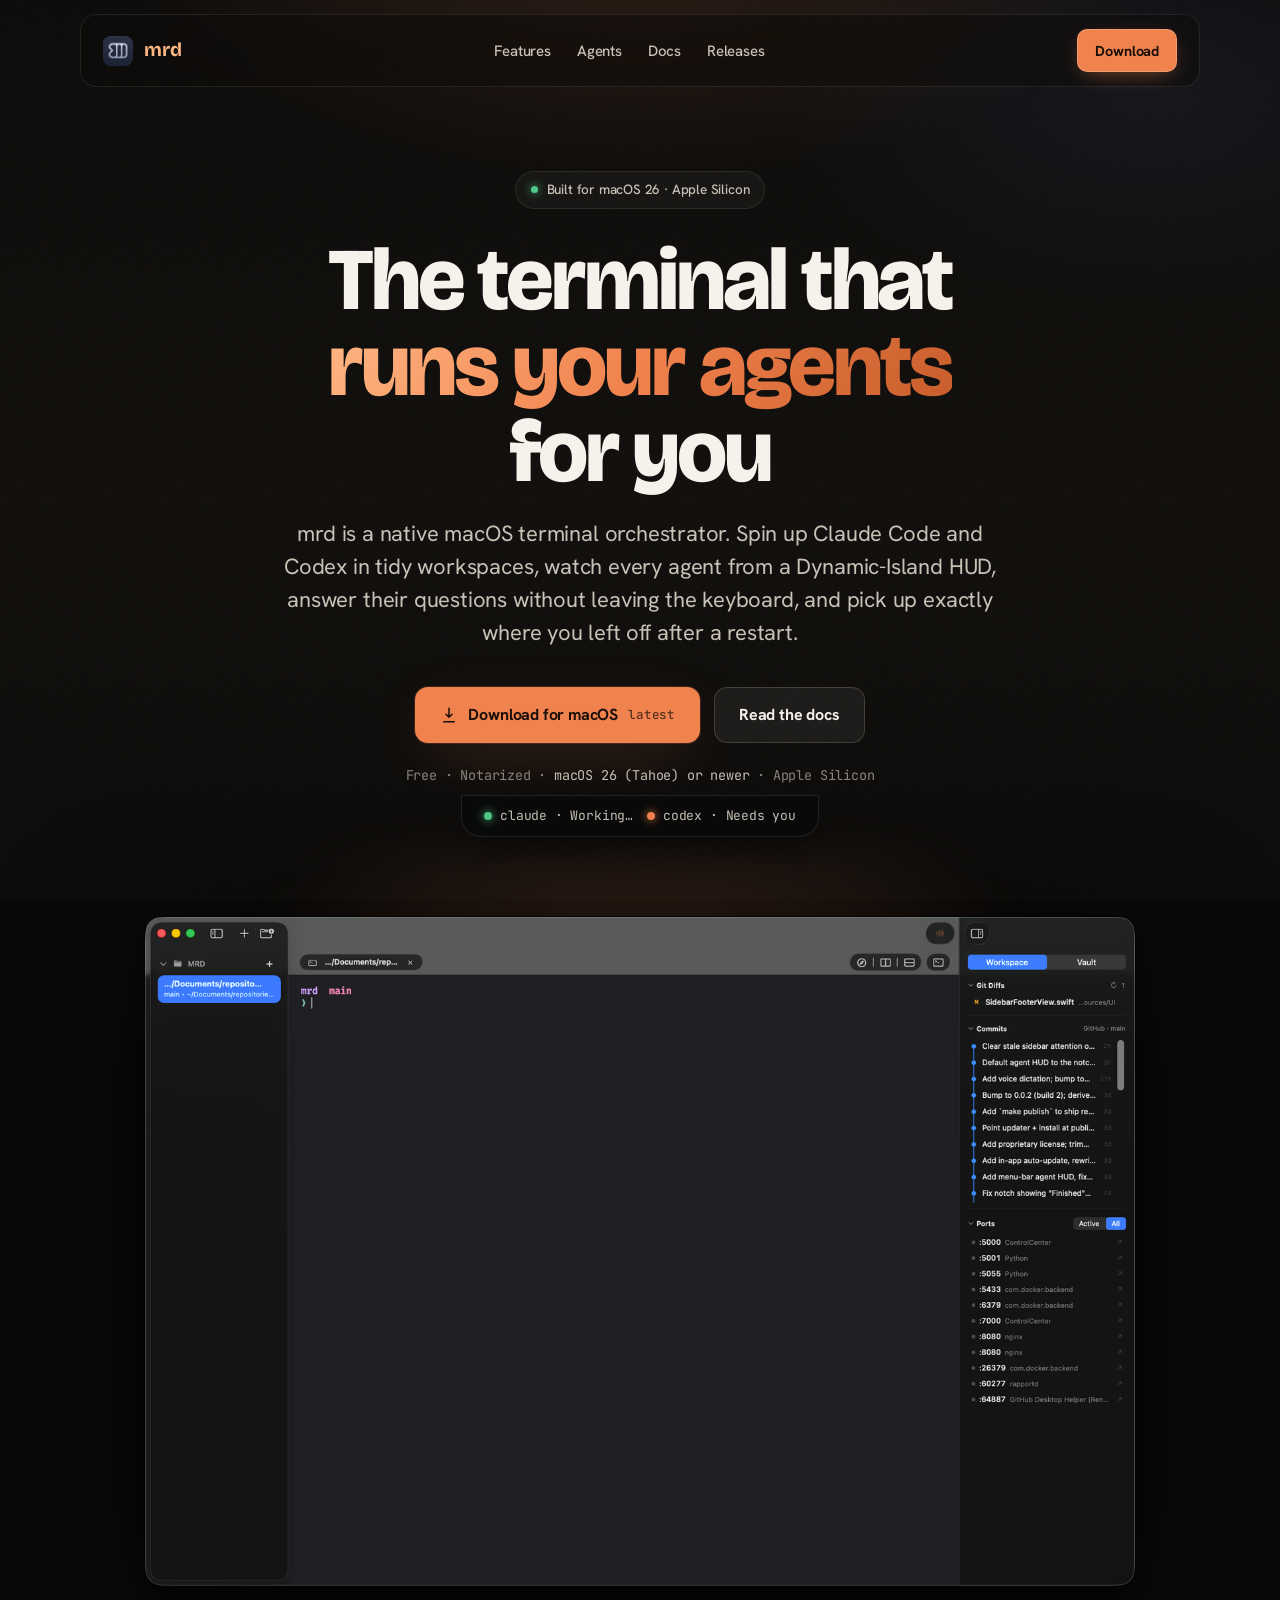
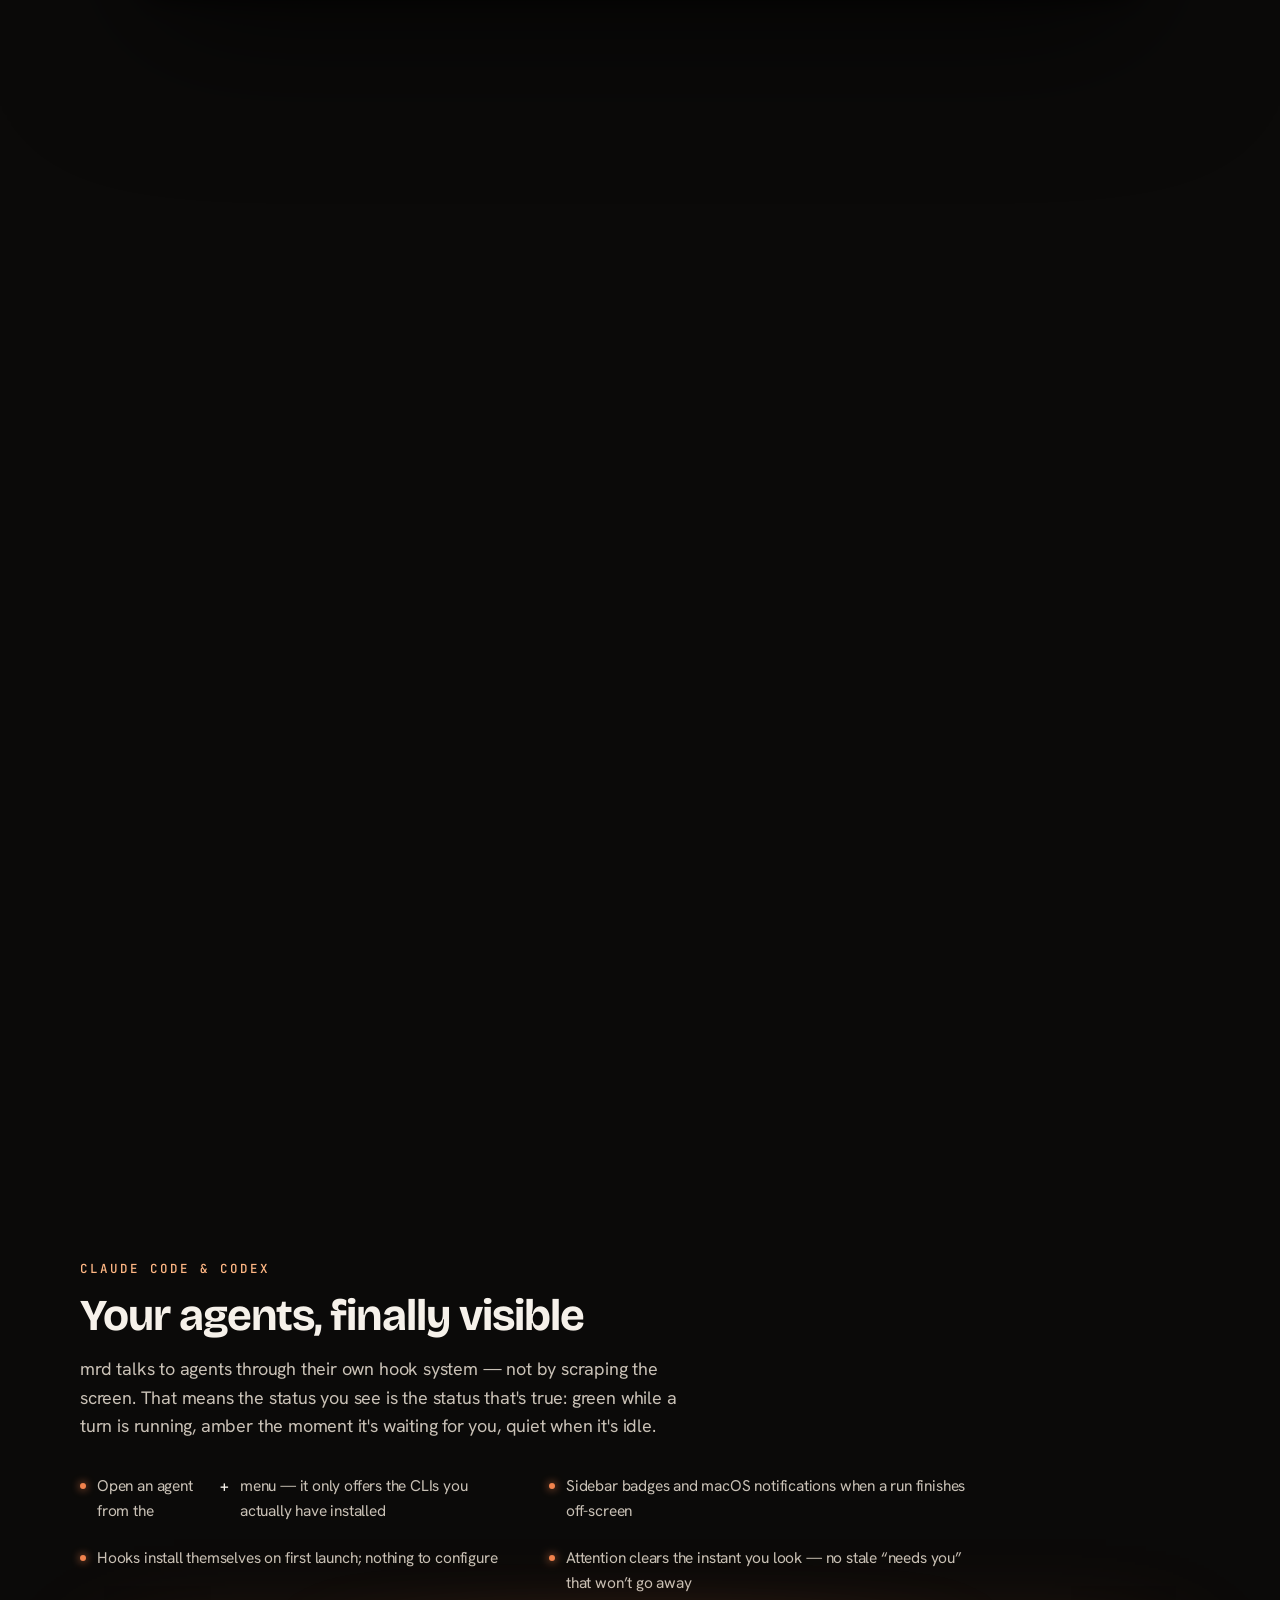
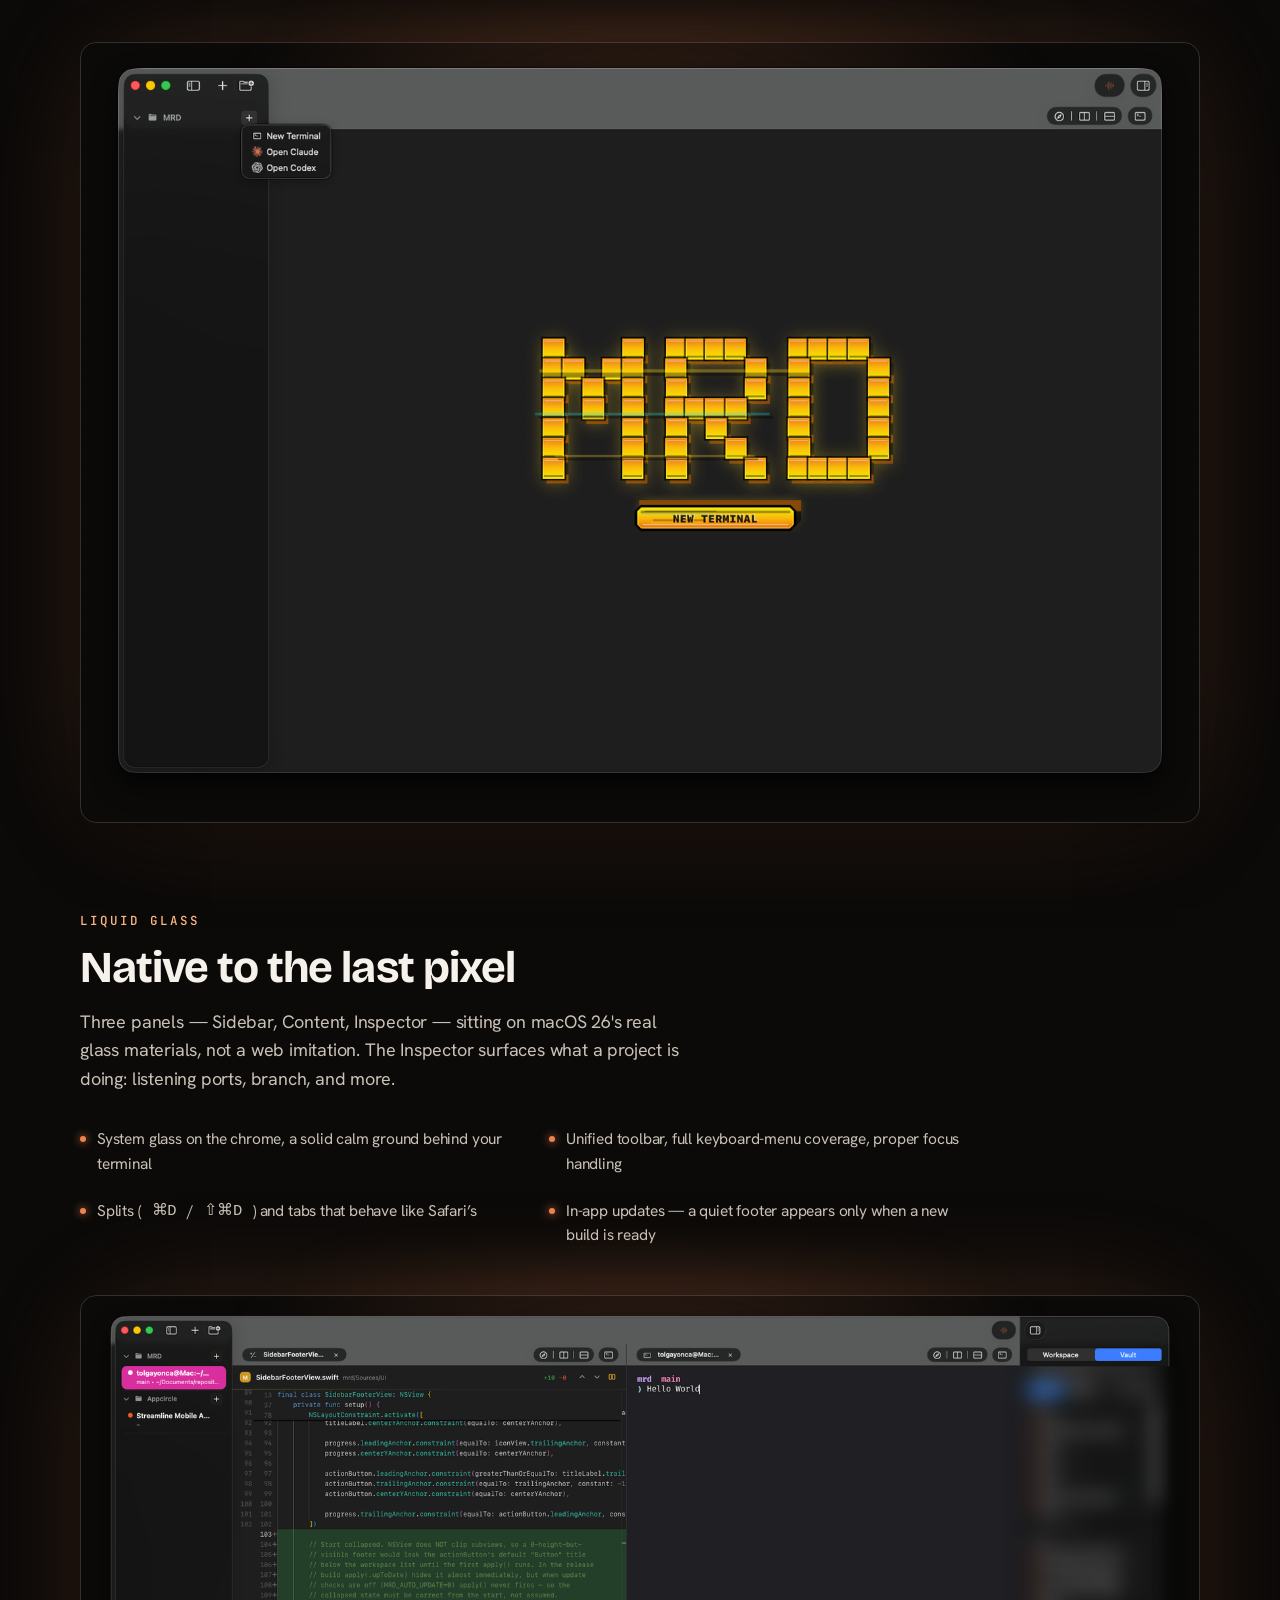
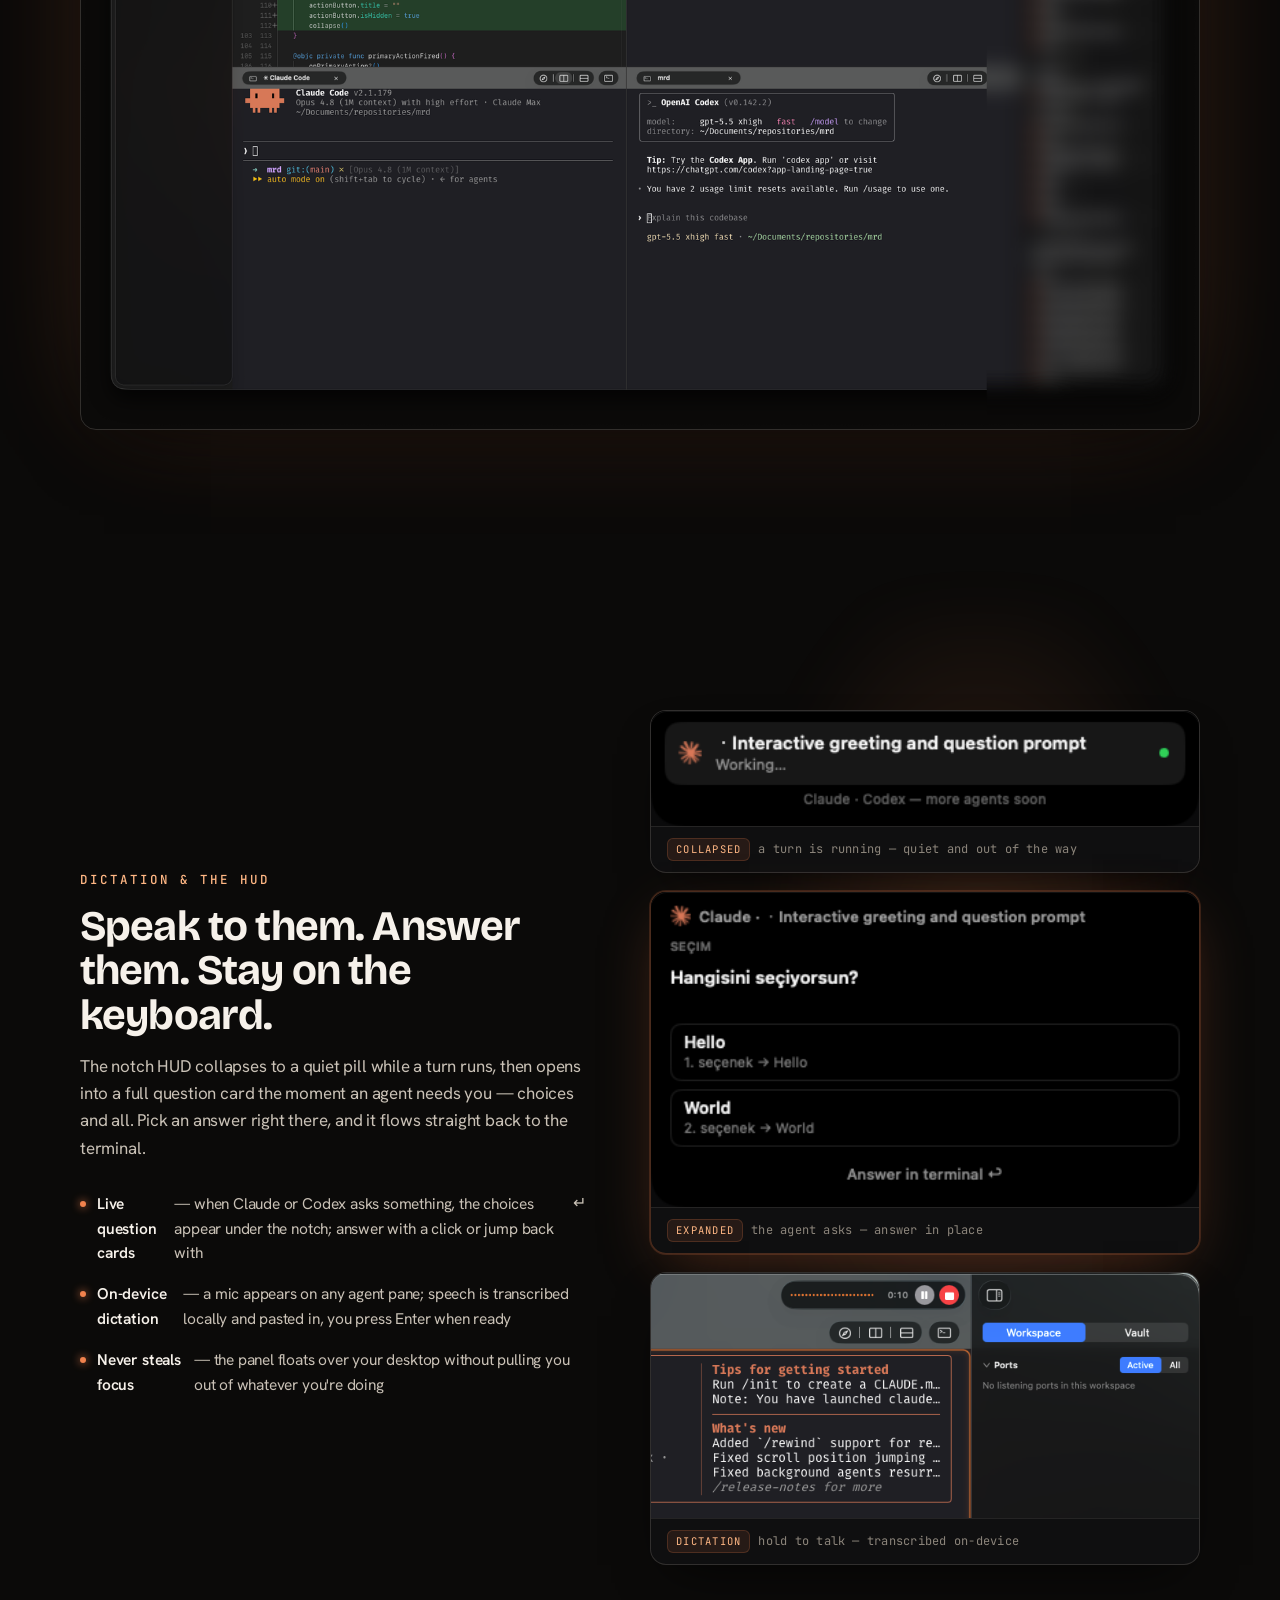
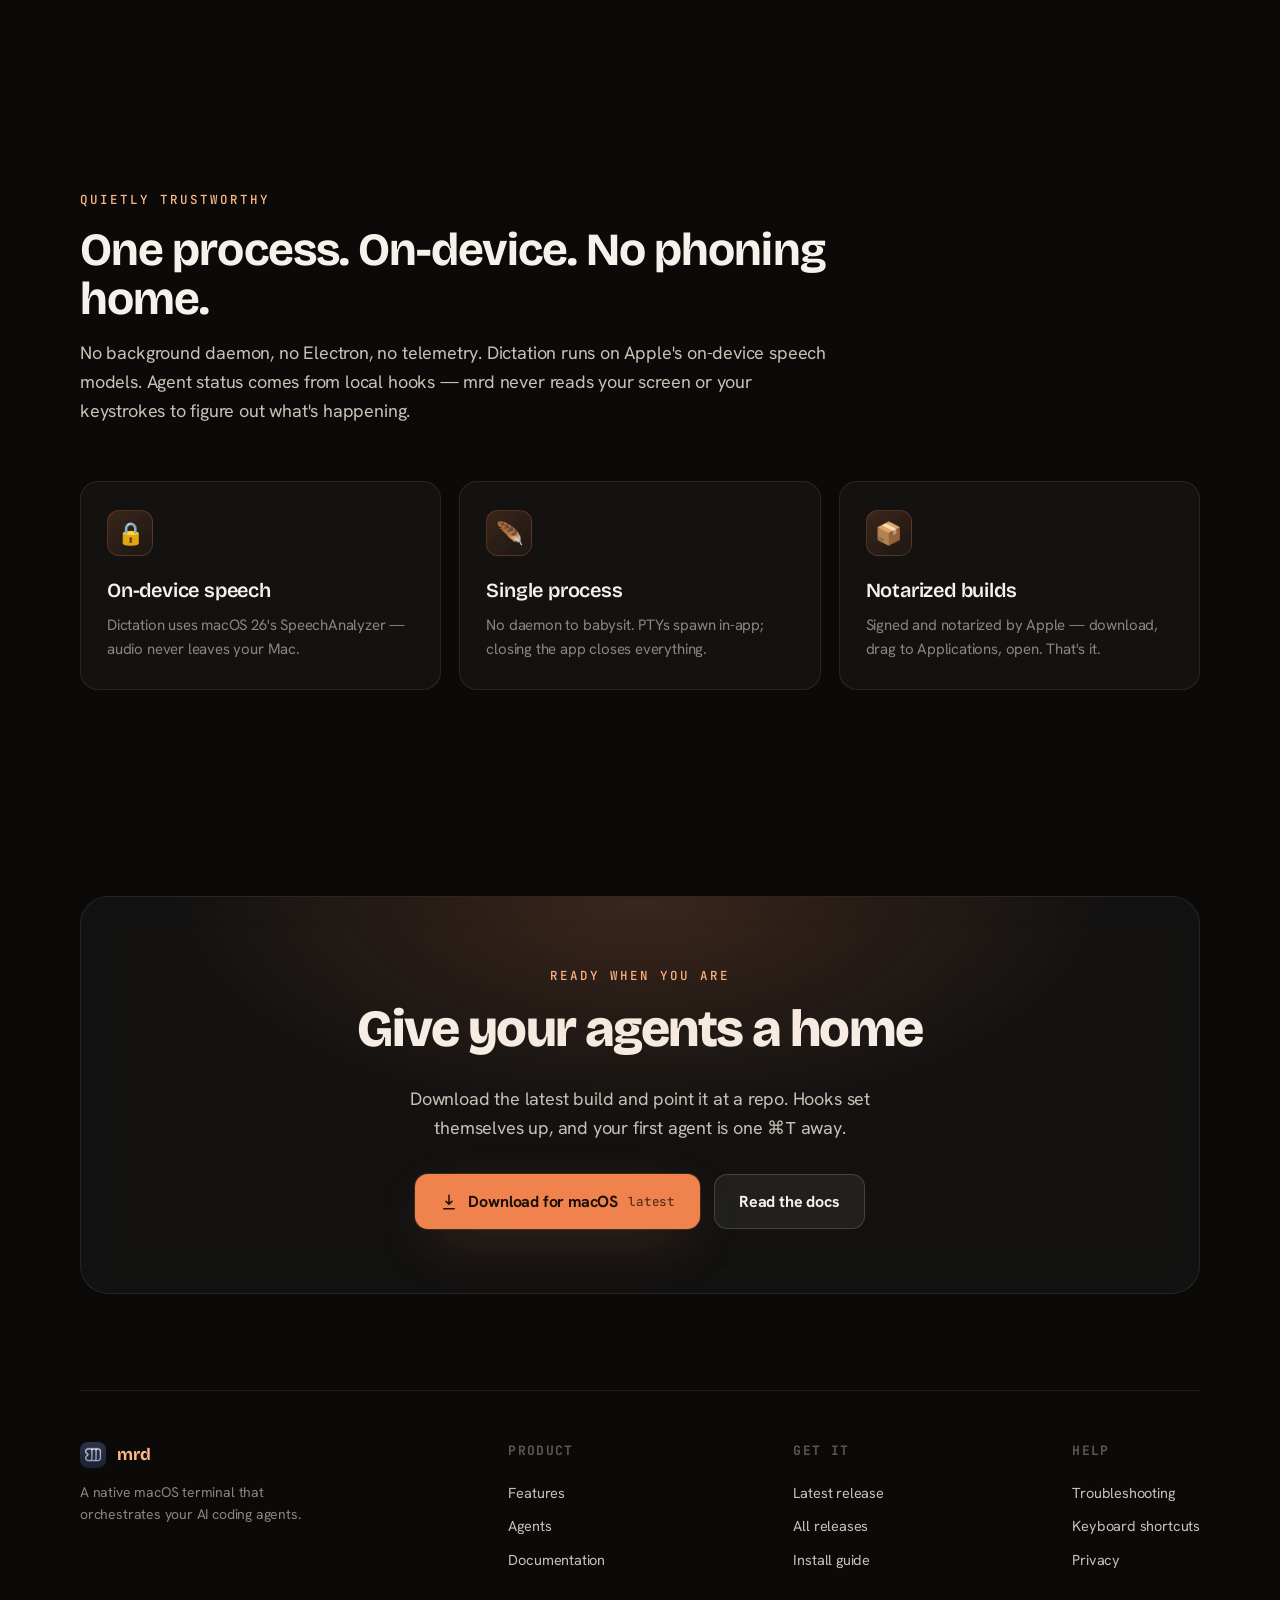
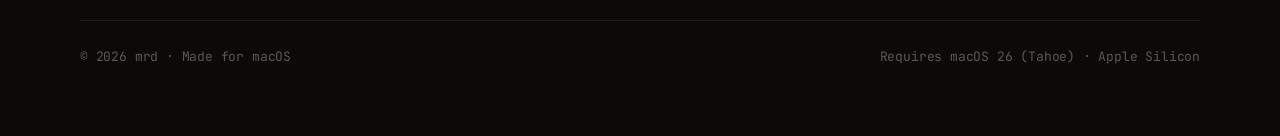
==== commit 1af501c4: "Add Dictation & HUD showcase; direct-download links via GitHub API - New "Speak to them. Answer them" ====
--- a/index.html
+++ b/index.html
@@ -27,7 +27,7 @@
     <a href="docs.html">Docs</a>
     <a href="https://github.com/tlgync/mrd-releases/releases" target="_blank" rel="noopener">Releases</a>
   </div>
-  <a class="nav-cta" id="navDownload" href="https://github.com/tlgync/mrd-releases/releases/latest">Download</a>
+  <a class="nav-cta" id="navDownload" href="https://github.com/tlgync/mrd-releases/releases/latest" download>Download</a>
 </nav>
 
 <header class="hero wrap">
@@ -38,7 +38,7 @@
   the keyboard, and pick up exactly where you left off after a restart.</p>
 
   <div class="hero-cta reveal">
-    <a class="btn btn-primary" id="heroDownload" href="https://github.com/tlgync/mrd-releases/releases/latest">
+    <a class="btn btn-primary" id="heroDownload" href="https://github.com/tlgync/mrd-releases/releases/latest" download>
       <svg width="18" height="18" viewBox="0 0 24 24" fill="none"><path d="M12 3v12m0 0l-4-4m4 4l4-4M5 21h14" stroke="currentColor" stroke-width="2" stroke-linecap="round" stroke-linejoin="round"/></svg>
       Download for macOS
       <span class="sub" id="verLabel">latest</span>
@@ -106,39 +106,77 @@
 
 <!-- AGENTS HIGHLIGHT -->
 <section class="section wrap" id="agents">
-  <div class="highlight">
-    <div class="hl-text reveal">
+  <div class="showcase">
+    <div class="showcase-head reveal">
       <span class="eyebrow">Claude Code &amp; Codex</span>
       <h3>Your agents, finally visible</h3>
       <p>mrd talks to agents through their own hook system — not by scraping the screen. That means the status you see is the status that's true: green while a turn is running, amber the moment it's waiting for you, quiet when it's idle.</p>
-      <ul>
-        <li>Open an agent from the <strong>+</strong> menu — it only offers the CLIs you actually have installed</li>
-        <li>Sidebar badges and macOS notifications when a run finishes off-screen</li>
-        <li>Hooks install themselves on first launch; nothing to configure</li>
-        <li>Attention clears the instant you look — no stale “needs you” that won’t go away</li>
-      </ul>
-    </div>
-    <div class="hl-media hl-shot reveal">
+    </div>
+    <ul class="showcase-points reveal">
+      <li>Open an agent from the <strong>+</strong> menu — it only offers the CLIs you actually have installed</li>
+      <li>Sidebar badges and macOS notifications when a run finishes off-screen</li>
+      <li>Hooks install themselves on first launch; nothing to configure</li>
+      <li>Attention clears the instant you look — no stale “needs you” that won’t go away</li>
+    </ul>
+    <div class="showcase-shot reveal">
       <img src="assets/shots/shot-menu.png" width="1600" height="1115"
            alt="The + menu open in mrd, offering New Terminal, Open Claude, and Open Codex" />
     </div>
   </div>
 
-  <div class="highlight flip">
-    <div class="hl-text reveal">
+  <div class="showcase">
+    <div class="showcase-head reveal">
       <span class="eyebrow">Liquid Glass</span>
       <h3>Native to the last pixel</h3>
       <p>Three panels — Sidebar, Content, Inspector — sitting on macOS 26's real glass materials, not a web imitation. The Inspector surfaces what a project is doing: listening ports, branch, and more.</p>
-      <ul>
-        <li>System glass on the chrome, a solid calm ground behind your terminal</li>
-        <li>Unified toolbar, full keyboard-menu coverage, proper focus handling</li>
-        <li>Splits (<kbd>⌘D</kbd> / <kbd>⇧⌘D</kbd>) and tabs that behave like Safari’s</li>
-        <li>In-app updates — a quiet footer appears only when a new build is ready</li>
-      </ul>
-    </div>
-    <div class="hl-media hl-shot reveal">
+    </div>
+    <ul class="showcase-points reveal">
+      <li>System glass on the chrome, a solid calm ground behind your terminal</li>
+      <li>Unified toolbar, full keyboard-menu coverage, proper focus handling</li>
+      <li>Splits (<kbd>⌘D</kbd> / <kbd>⇧⌘D</kbd>) and tabs that behave like Safari’s</li>
+      <li>In-app updates — a quiet footer appears only when a new build is ready</li>
+    </ul>
+    <div class="showcase-shot reveal">
       <img src="assets/shots/shot-agents.png" width="1700" height="1114"
            alt="mrd in a 2×2 split — a Swift diff, a terminal, Claude Code and Codex running side by side, with the session Vault on the right" />
+    </div>
+  </div>
+</section>
+
+<!-- DICTATION + HUD SHOWCASE -->
+<section class="section wrap" id="dictation">
+  <div class="hud-showcase">
+    <div class="hud-copy reveal">
+      <span class="eyebrow">Dictation &amp; the HUD</span>
+      <h2>Speak to them. Answer them. Stay on the keyboard.</h2>
+      <p>The notch HUD collapses to a quiet pill while a turn runs, then opens into a full question
+      card the moment an agent needs you — choices and all. Pick an answer right there, and it flows
+      straight back to the terminal.</p>
+      <ul>
+        <li><strong>Live question cards</strong> — when Claude or Codex asks something, the choices appear under the notch; answer with a click or jump back with <kbd>↵</kbd></li>
+        <li><strong>On-device dictation</strong> — a mic appears on any agent pane; speech is transcribed locally and pasted in, you press Enter when ready</li>
+        <li><strong>Never steals focus</strong> — the panel floats over your desktop without pulling you out of whatever you're doing</li>
+      </ul>
+    </div>
+
+    <div class="hud-media reveal">
+      <figure class="hud-frame">
+        <img src="assets/shots/shot-hud-working.png" width="400" height="84"
+             alt="The mrd notch HUD collapsed to a pill reading 'Interactive greeting and question prompt — Working…'" loading="lazy" />
+        <figcaption><span class="tag">Collapsed</span> a turn is running — quiet and out of the way</figcaption>
+      </figure>
+
+      <figure class="hud-frame hud-frame--lead">
+        <img src="assets/shots/shot-hud-question.png" width="400" height="230"
+             alt="The HUD expanded into a question card: 'Hangisini seçiyorsun?' with Hello and World choices and 'Answer in terminal'" loading="lazy" />
+        <figcaption><span class="tag">Expanded</span> the agent asks — answer in place</figcaption>
+      </figure>
+
+      <figure class="hud-frame">
+        <img src="assets/shots/shot-dictation.png" width="671" height="301"
+             alt="mrd recording voice dictation while the Inspector shows the active workspace and ports" loading="lazy" />
+        <figcaption><span class="tag">Dictation</span> hold to talk — transcribed on-device</figcaption>
+      </figure>
     </div>
   </div>
 </section>
@@ -167,7 +205,7 @@
     <p>Download the latest build and point it at a repo. Hooks set themselves up, and your
     first agent is one <kbd>⌘T</kbd> away.</p>
     <div class="hero-cta">
-      <a class="btn btn-primary" id="ctaDownload" href="https://github.com/tlgync/mrd-releases/releases/latest">
+      <a class="btn btn-primary" id="ctaDownload" href="https://github.com/tlgync/mrd-releases/releases/latest" download>
         <svg width="18" height="18" viewBox="0 0 24 24" fill="none"><path d="M12 3v12m0 0l-4-4m4 4l4-4M5 21h14" stroke="currentColor" stroke-width="2" stroke-linecap="round" stroke-linejoin="round"/></svg>
         Download for macOS <span class="sub" id="verLabel2">latest</span>
       </a>
--- a/style.css
+++ b/style.css
@@ -192,7 +192,7 @@
 .traffic i { width: 12px; height: 12px; border-radius: 50%; display: block; }
 .traffic .r { background: #ff5f57; } .traffic .y { background: #febc2e; } .traffic .g { background: #28c840; }
 .shot-title { font-family: var(--font-mono); font-size: 12.5px; color: var(--ink-mute); }
-.shot-body { display: grid; grid-template-columns: 200px 1fr; min-height: 360px; background: #0d0c0b; }
+.shot-body { display: grid; grid-template-columns: 200px minmax(0, 1fr); min-height: 360px; background: #0d0c0b; }
 .mock-side { border-right: 1px solid var(--border); padding: 14px 12px; background: rgba(255,247,240,0.015); }
 .mock-group { font-size: 11px; color: var(--ink-faint); text-transform: uppercase; letter-spacing: 0.12em; margin: 14px 6px 8px; font-family: var(--font-mono); }
 .mock-row { display: flex; align-items: center; gap: 9px; padding: 9px 10px; border-radius: 9px; font-size: 13px; color: var(--ink-soft); margin-bottom: 3px; }
@@ -209,7 +209,7 @@
 /* Real app screenshots ----------------------------------------------------- */
 .appshot { margin: 56px auto 0; max-width: 1060px; position: relative; }
 .appshot::before {
-  content: ''; position: absolute; inset: -6% -4% 0; z-index: -1; pointer-events: none;
+  content: ''; position: absolute; inset: -6% 0 0; z-index: -1; pointer-events: none;
   background: radial-gradient(60% 60% at 50% 30%, rgba(240,130,77,0.28), transparent 70%);
   filter: blur(20px);
 }
@@ -223,7 +223,7 @@
 }
 .hl-shot { position: relative; }
 .hl-shot::before {
-  content: ''; position: absolute; inset: -8%; z-index: -1; pointer-events: none;
+  content: ''; position: absolute; inset: -8% 0; z-index: -1; pointer-events: none;
   background: radial-gradient(55% 55% at 50% 40%, rgba(240,130,77,0.18), transparent 72%);
   filter: blur(16px);
 }
@@ -243,7 +243,7 @@
 @keyframes pulse { 50% { opacity: 0.4; } }
 
 /* Feature grid ------------------------------------------------------------- */
-.feat-grid { display: grid; grid-template-columns: repeat(3, 1fr); gap: 18px; }
+.feat-grid { display: grid; grid-template-columns: repeat(3, minmax(0, 1fr)); gap: 18px; }
 .feat {
   padding: 28px 26px; border-radius: var(--radius);
   background: var(--surface); border: 1px solid var(--border);
@@ -261,7 +261,8 @@
 .feat.span2 { grid-column: span 2; }
 
 /* Split highlight rows ----------------------------------------------------- */
-.highlight { display: grid; grid-template-columns: 1fr 1fr; gap: 56px; align-items: center; padding: 64px 0; }
+.highlight { display: grid; grid-template-columns: minmax(0, 1fr) minmax(0, 1fr); gap: 56px; align-items: center; padding: 64px 0; }
+.highlight > * { min-width: 0; }
 .highlight.flip .hl-media { order: 2; }
 .hl-text .eyebrow { margin-bottom: 14px; display: block; }
 .hl-text h3 { font-family: var(--font-display); font-size: clamp(26px,3.4vw,36px); font-weight: 700; letter-spacing: -0.02em; line-height: 1.08; margin-bottom: 16px; }
@@ -272,6 +273,97 @@
 .hl-media { position: relative; }
 .hl-card { padding: 24px; border-radius: var(--radius); border: 1px solid var(--border-2); background: linear-gradient(160deg, var(--surface-2), var(--surface)); box-shadow: var(--shadow); }
 
+/* Big feature showcase — text intro on top, hero-scale screenshot below ----- */
+.showcase { padding: 60px 0; }
+.showcase + .showcase { padding-top: 28px; }
+.showcase-head { max-width: 720px; }
+.showcase-head .eyebrow { display: block; margin-bottom: 14px; }
+.showcase-head h3 {
+  font-family: var(--font-display);
+  font-size: clamp(28px, 4vw, 44px);
+  font-weight: 700; letter-spacing: -0.022em; line-height: 1.05; margin-bottom: 16px;
+}
+.showcase-head p { color: var(--ink-soft); font-size: clamp(16px, 2vw, 18px); max-width: 60ch; }
+.showcase-points {
+  list-style: none; margin: 26px 0 40px; max-width: 900px;
+  display: grid; grid-template-columns: repeat(2, minmax(0, 1fr)); gap: 8px 38px;
+}
+.showcase-points li { display: flex; gap: 11px; align-items: flex-start; padding: 7px 0; color: var(--ink-soft); font-size: 15.5px; }
+.showcase-points li::before { content: ''; width: 6px; height: 6px; border-radius: 50%; background: var(--accent); margin-top: 9px; flex: none; box-shadow: 0 0 8px var(--accent); }
+.showcase-points strong { color: var(--ink); font-weight: 600; }
+
+.showcase-shot { position: relative; margin: 0 auto; max-width: var(--maxw); }
+.showcase-shot::before {
+  content: ''; position: absolute; inset: -5% 0 0; z-index: -1; pointer-events: none;
+  background: radial-gradient(58% 60% at 50% 28%, rgba(240,130,77,0.24), transparent 70%);
+  filter: blur(22px);
+}
+.showcase-shot img {
+  width: 100%; height: auto; display: block;
+  border-radius: 16px; border: 1px solid var(--border-2);
+  box-shadow: var(--shadow), 0 0 120px -34px rgba(240,130,77,0.32);
+}
+
+@media (max-width: 640px) {
+  .showcase-points { grid-template-columns: 1fr; gap: 4px; }
+  .showcase-shot img { border-radius: 12px; }
+}
+
+/* HUD + dictation showcase ------------------------------------------------- */
+.hud-showcase {
+  display: grid;
+  grid-template-columns: minmax(0, 0.92fr) minmax(0, 1fr);
+  gap: 64px; align-items: center;
+}
+.hud-copy { min-width: 0; }
+.hud-copy .eyebrow { display: block; margin-bottom: 14px; }
+.hud-copy h2 {
+  font-family: var(--font-display);
+  font-size: clamp(28px, 3.8vw, 42px);
+  font-weight: 700; line-height: 1.06; letter-spacing: -0.02em; margin-bottom: 16px;
+}
+.hud-copy > p { color: var(--ink-soft); font-size: 17px; margin-bottom: 8px; }
+.hud-copy ul { list-style: none; margin-top: 22px; }
+.hud-copy li { display: flex; gap: 11px; align-items: flex-start; padding: 8px 0; color: var(--ink-soft); font-size: 15.5px; }
+.hud-copy li::before { content: ''; width: 6px; height: 6px; border-radius: 50%; background: var(--accent); margin-top: 9px; flex: none; box-shadow: 0 0 8px var(--accent); }
+.hud-copy li strong { color: var(--ink); font-weight: 600; }
+
+.hud-media { position: relative; min-width: 0; display: flex; flex-direction: column; gap: 18px; }
+.hud-media::before {
+  content: ''; position: absolute; inset: -12% 0; z-index: -1; pointer-events: none;
+  background: radial-gradient(60% 55% at 60% 35%, rgba(240,130,77,0.20), transparent 72%);
+  filter: blur(26px);
+}
+.hud-frame {
+  position: relative; margin: 0;
+  border-radius: 16px; overflow: hidden;
+  background: #0a0a0b;
+  border: 1px solid var(--border-2);
+  box-shadow: 0 22px 50px -22px rgba(0,0,0,0.75);
+}
+.hud-frame::after {
+  content: ''; position: absolute; inset: 0; border-radius: 16px; pointer-events: none;
+  box-shadow: inset 0 1px 0 rgba(255,255,255,0.07);
+}
+.hud-frame img { width: 100%; height: auto; display: block; }
+.hud-frame figcaption {
+  display: flex; align-items: center; gap: 8px;
+  padding: 11px 16px; border-top: 1px solid var(--border);
+  font-family: var(--font-mono); font-size: 12px; letter-spacing: 0.02em; color: var(--ink-mute);
+  background: rgba(255,247,240,0.02);
+}
+.hud-frame figcaption .tag {
+  font-size: 10.5px; text-transform: uppercase; letter-spacing: 0.12em;
+  color: var(--accent-2); padding: 2px 8px; border-radius: 6px;
+  background: rgba(240,130,77,0.1); border: 1px solid rgba(240,130,77,0.2);
+}
+.hud-frame--lead { border-color: rgba(240,130,77,0.28); box-shadow: var(--glow), 0 22px 50px -22px rgba(0,0,0,0.75); }
+
+@media (max-width: 920px) {
+  .hud-showcase { grid-template-columns: 1fr; gap: 32px; }
+  .hud-media { max-width: 560px; }
+}
+
 /* Code / terminal block ---------------------------------------------------- */
 .codeblock {
   font-family: var(--font-mono); font-size: 13.5px; line-height: 1.8;
@@ -303,7 +395,7 @@
 .footer-base { margin-top: 44px; padding-top: 26px; border-top: 1px solid var(--border); display: flex; justify-content: space-between; flex-wrap: wrap; gap: 12px; color: var(--ink-faint); font-size: 13px; font-family: var(--font-mono); }
 
 /* ============================ DOCS PAGE ================================== */
-.docs-shell { display: grid; grid-template-columns: 264px 1fr; gap: 48px; max-width: var(--maxw); margin: 0 auto; padding: 40px 28px 120px; }
+.docs-shell { display: grid; grid-template-columns: 264px minmax(0, 1fr); gap: 48px; max-width: var(--maxw); margin: 0 auto; padding: 40px 28px 120px; }
 .docs-nav { position: sticky; top: 100px; align-self: start; max-height: calc(100vh - 130px); overflow-y: auto; padding-right: 8px; }
 .docs-nav::-webkit-scrollbar { width: 6px; }
 .docs-nav::-webkit-scrollbar-thumb { background: var(--border-2); border-radius: 3px; }
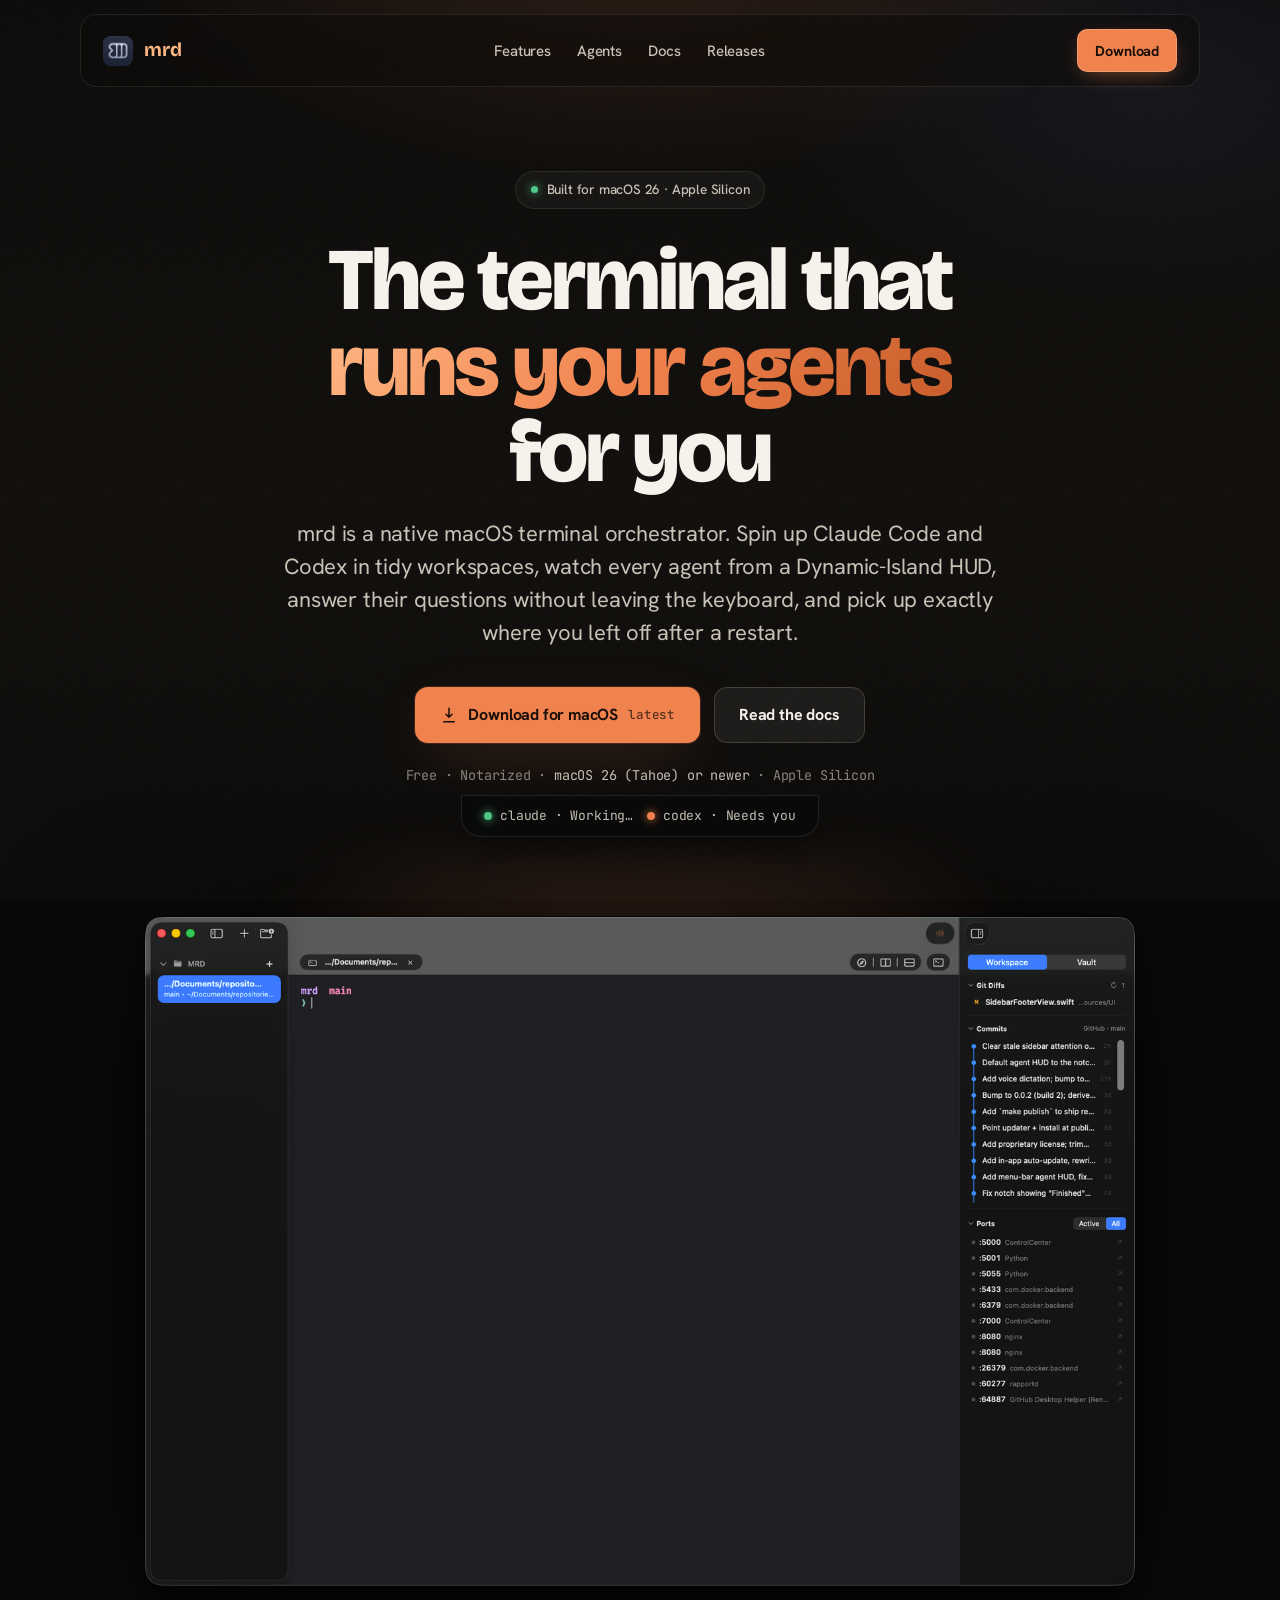
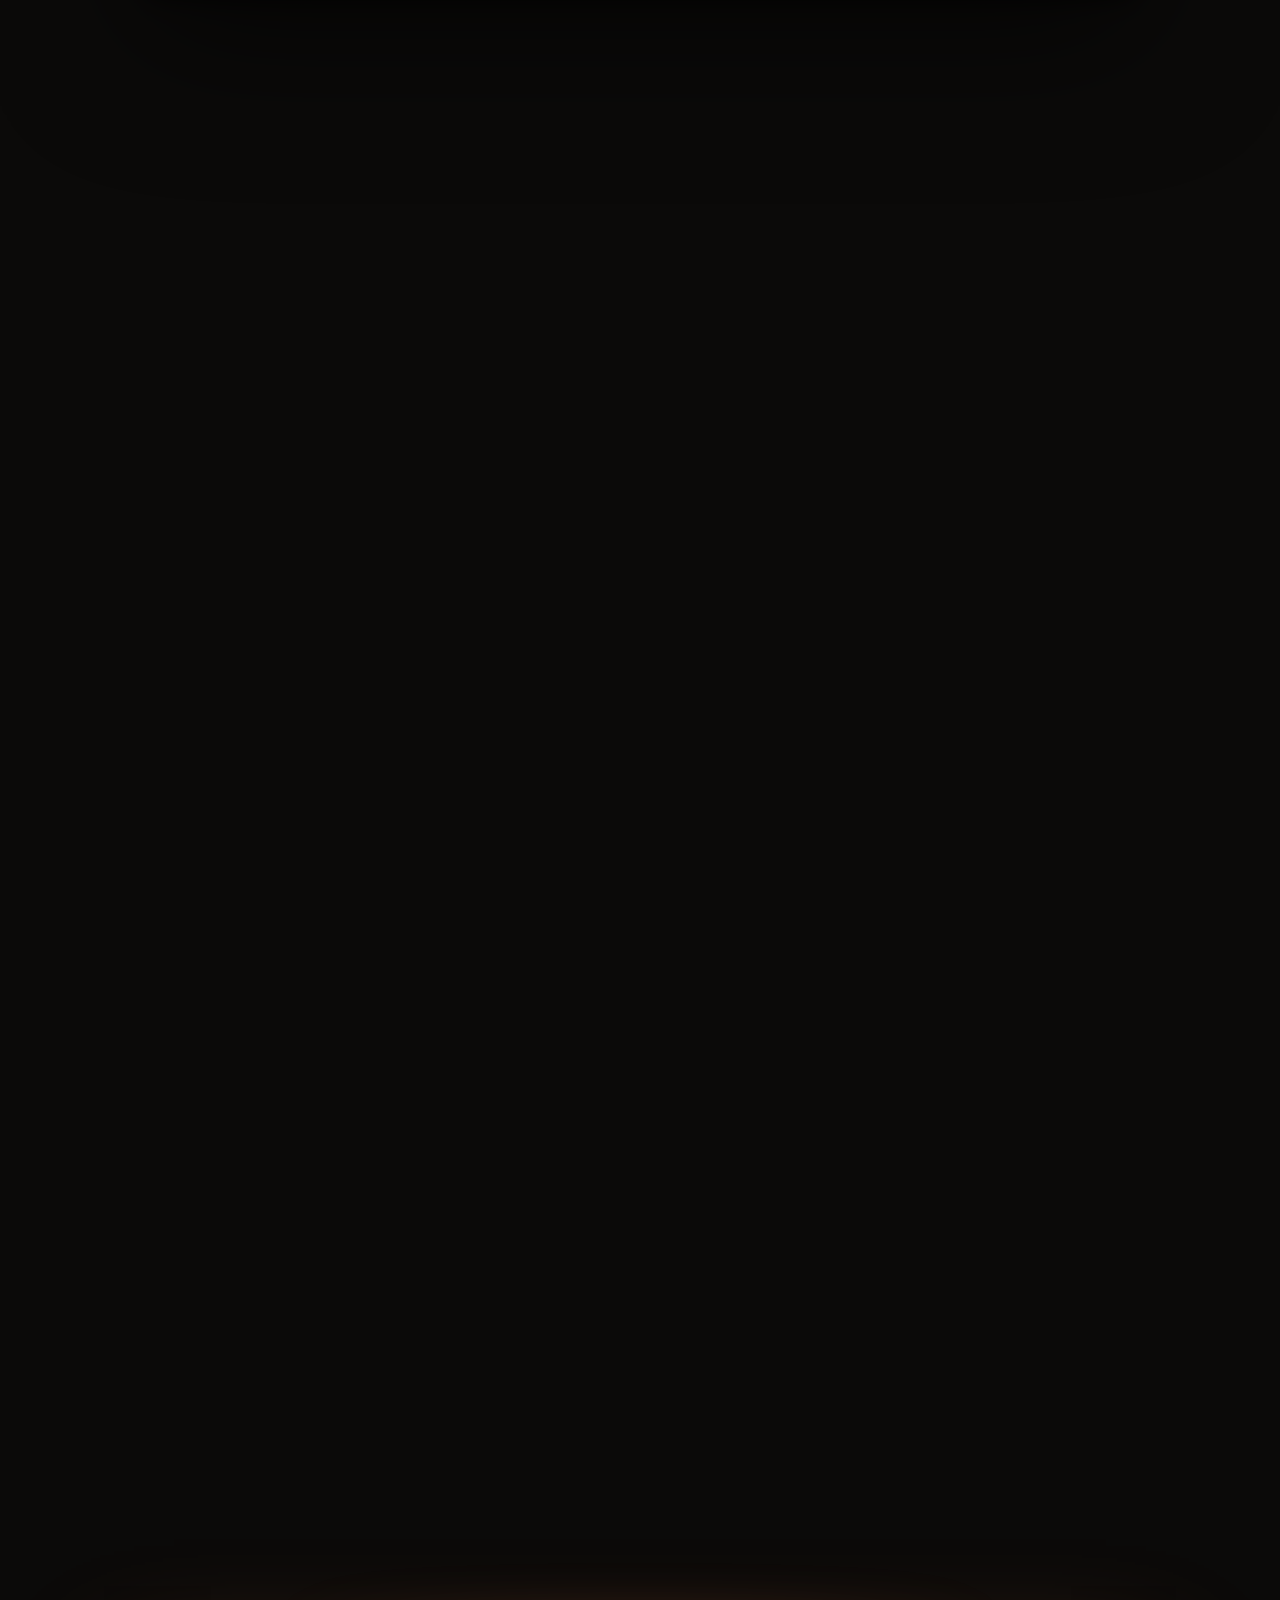
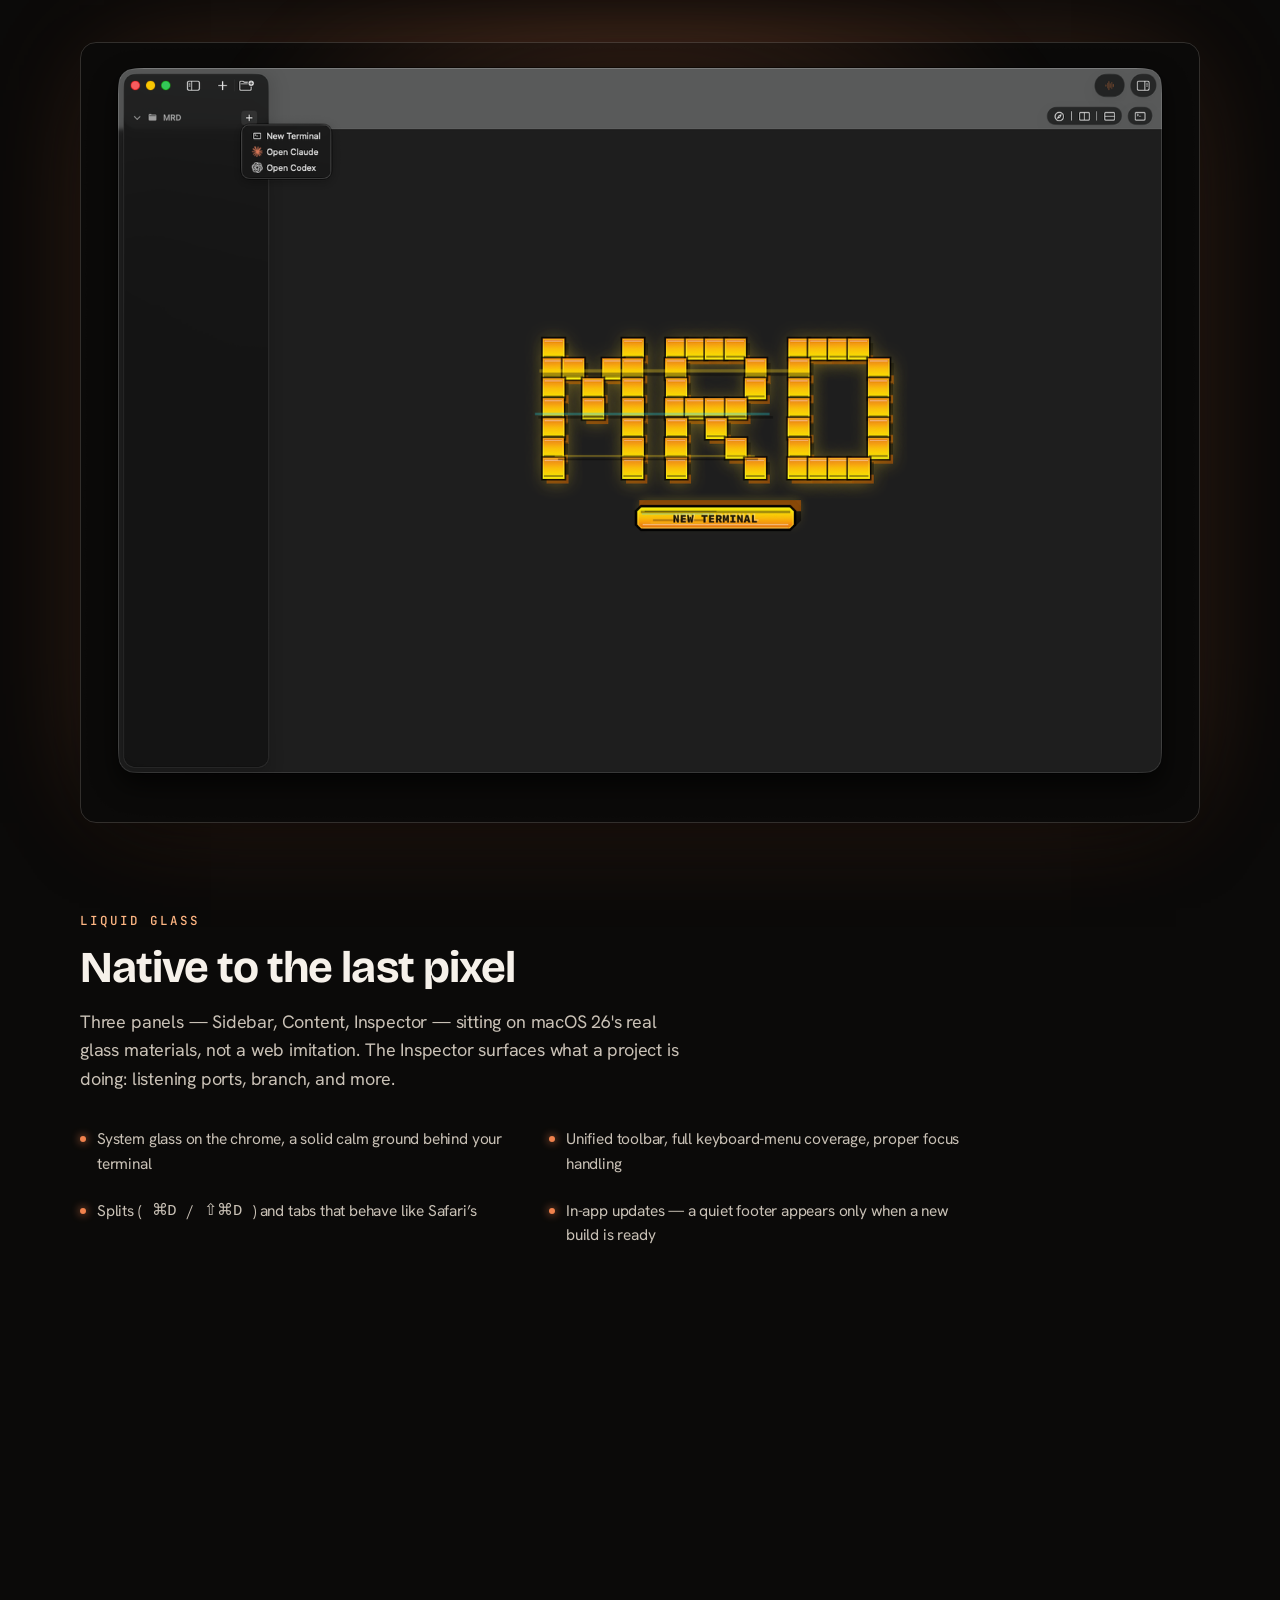
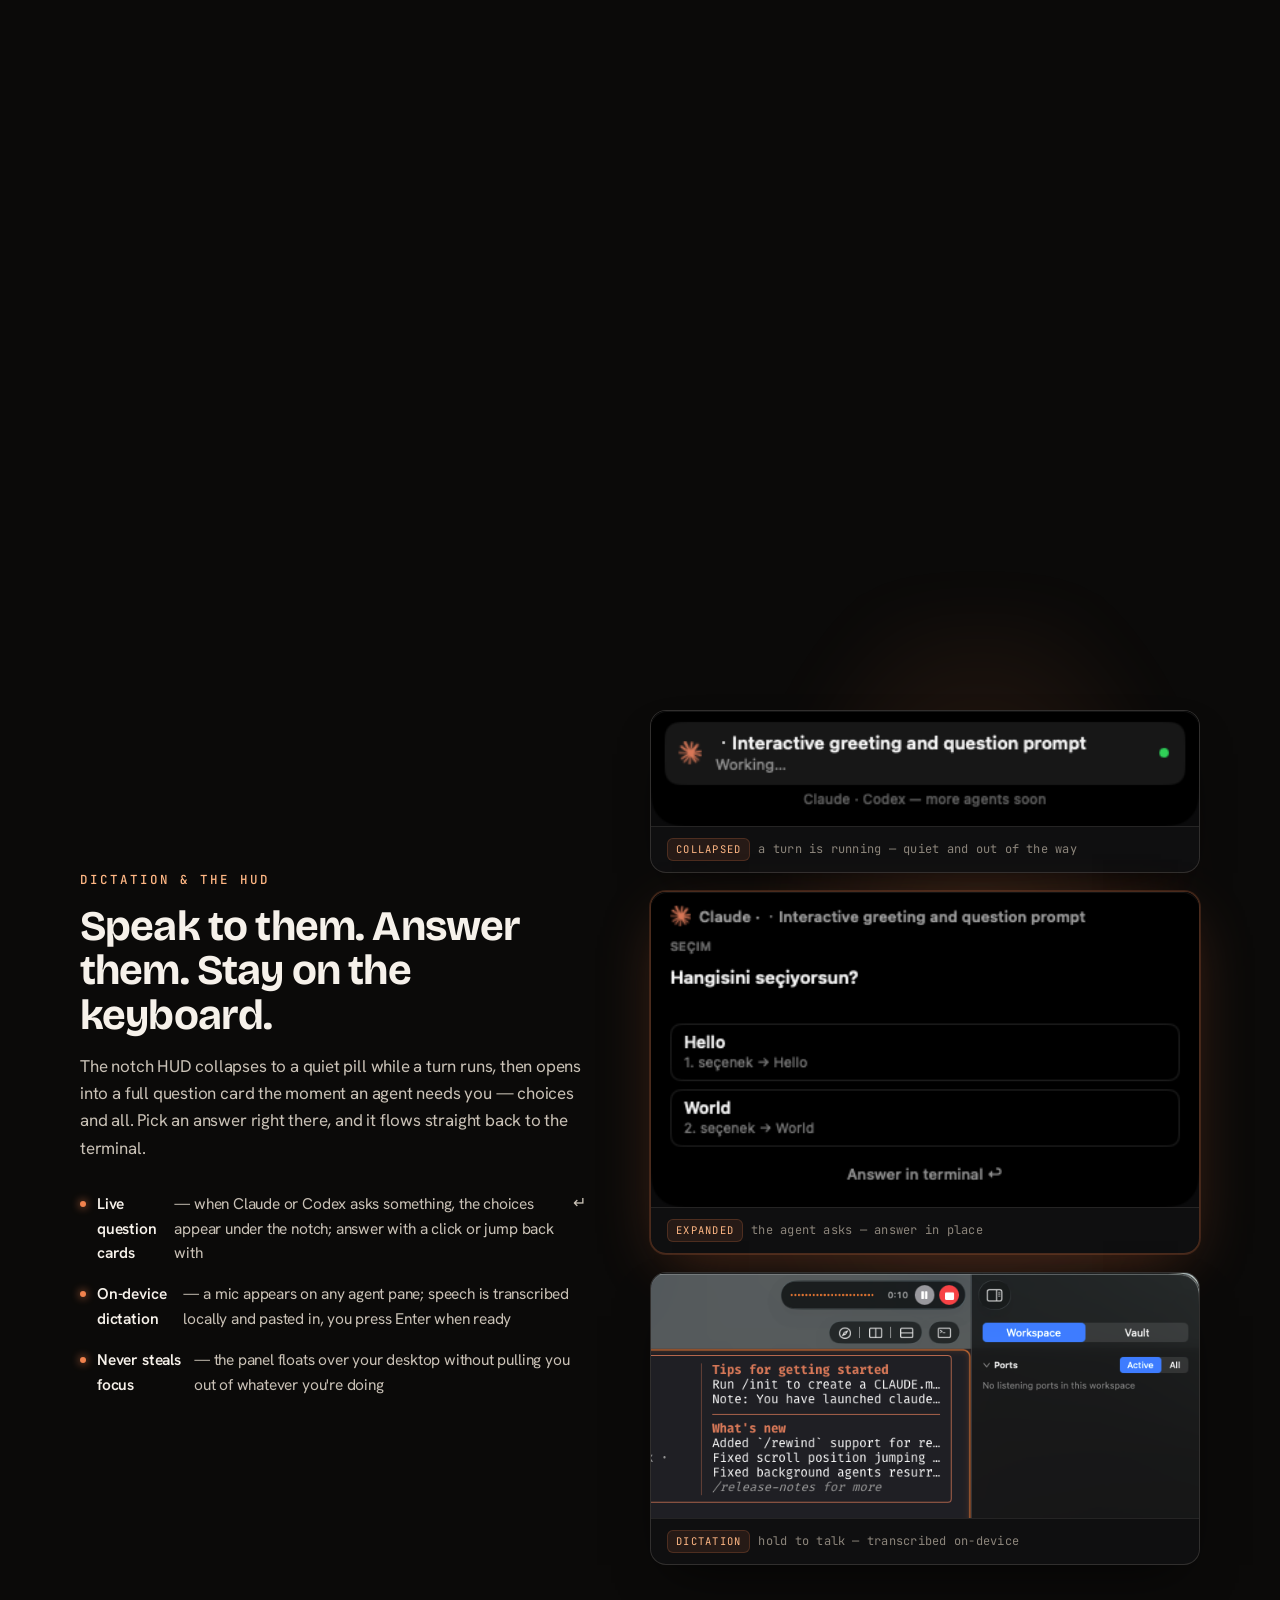
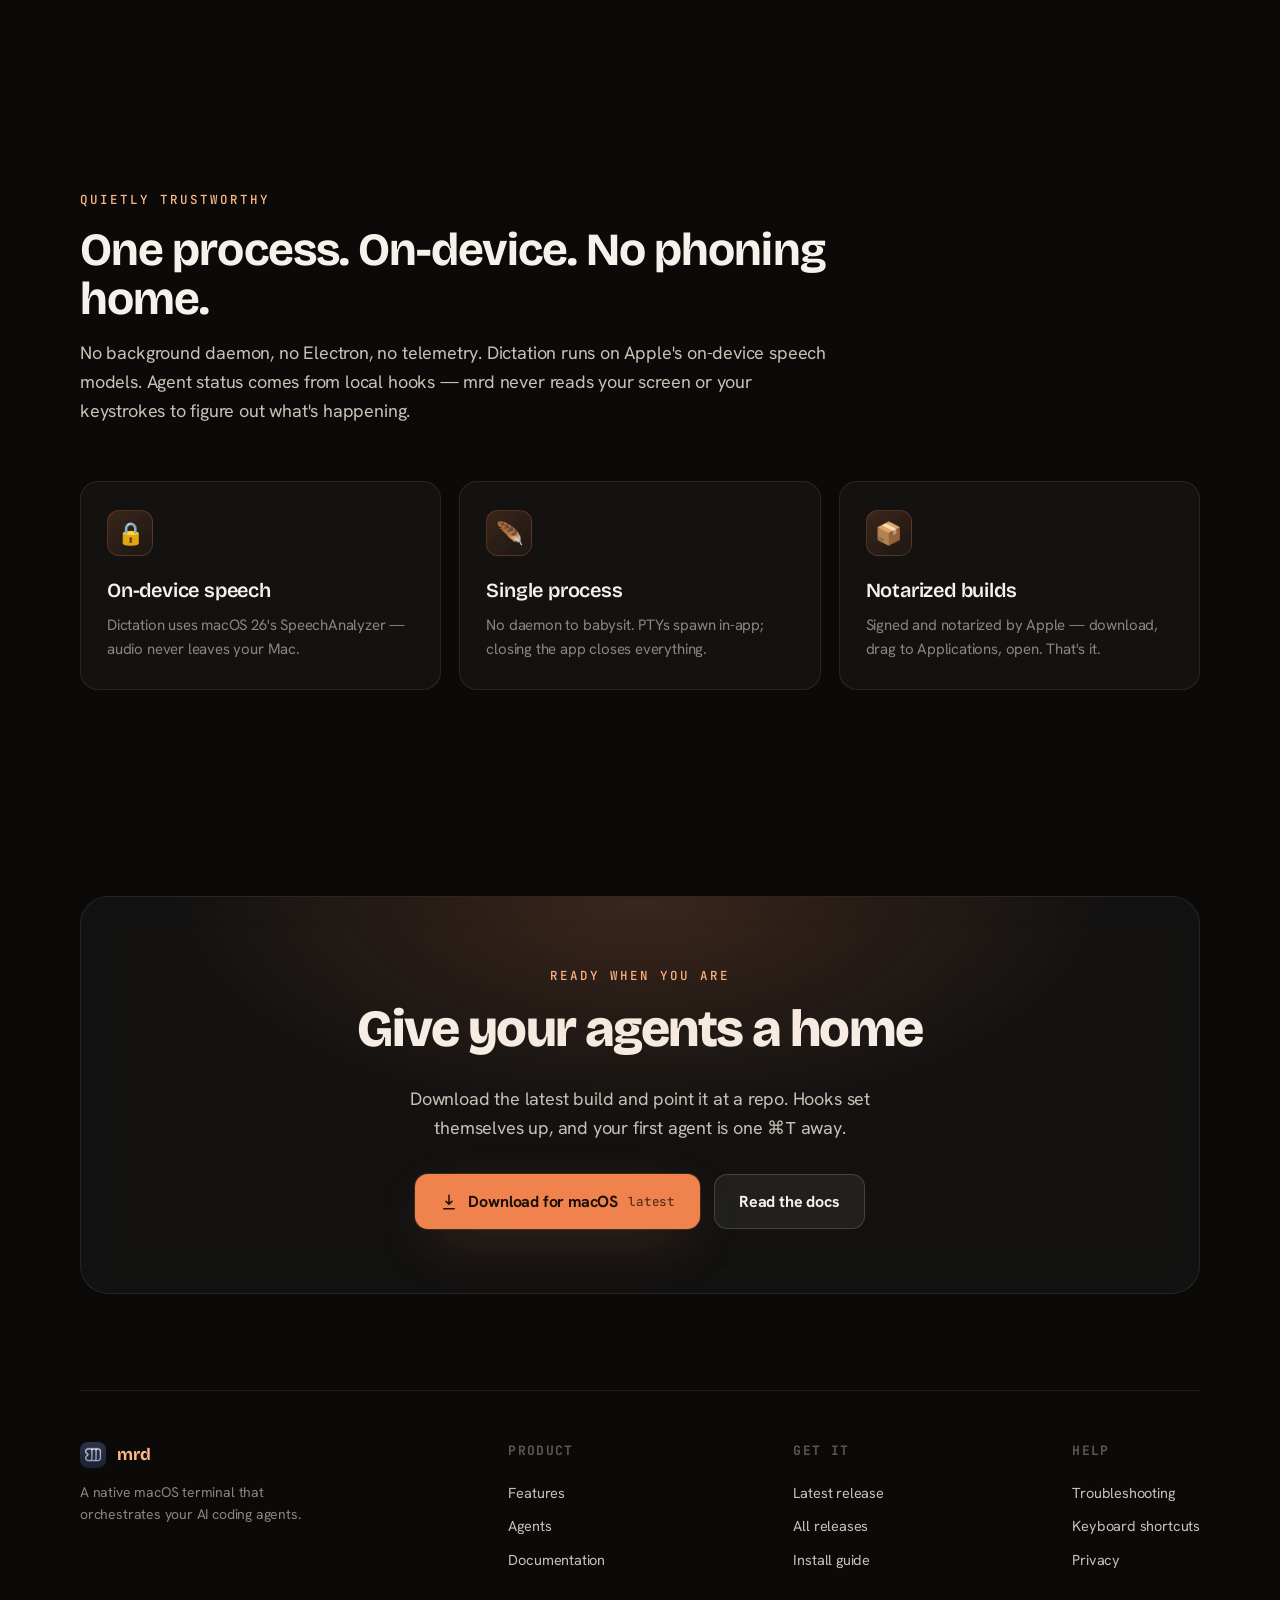
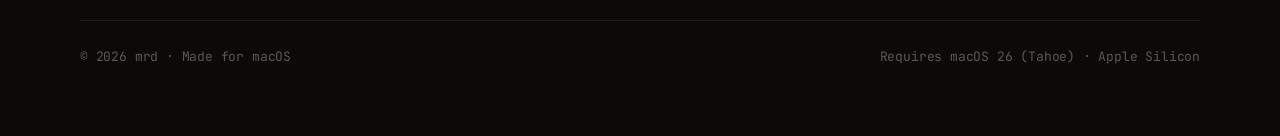
==== commit c78f9167: "Add Google Analytics 4 with download button click tracking - gtag.js (G-BZG3CBZ00V) in index.html an" ====
--- a/index.html
+++ b/index.html
@@ -3,6 +3,14 @@
 <head>
 <meta charset="UTF-8" />
 <meta name="viewport" content="width=device-width, initial-scale=1.0" />
+<!-- Google Analytics (GA4) -->
+<script async src="https://www.googletagmanager.com/gtag/js?id=G-BZG3CBZ00V"></script>
+<script>
+  window.dataLayer = window.dataLayer || [];
+  function gtag(){dataLayer.push(arguments);}
+  gtag('js', new Date());
+  gtag('config', 'G-BZG3CBZ00V');
+</script>
 <title>mrd — a native macOS terminal that orchestrates your AI agents</title>
 <meta name="description" content="mrd is a native macOS terminal built for AI coding agents. Three-panel workspace, a Dynamic-Island agent HUD, voice dictation, and session resume for Claude Code and Codex — all on Liquid Glass." />
 <meta property="og:title" content="mrd — native macOS terminal for AI agents" />
